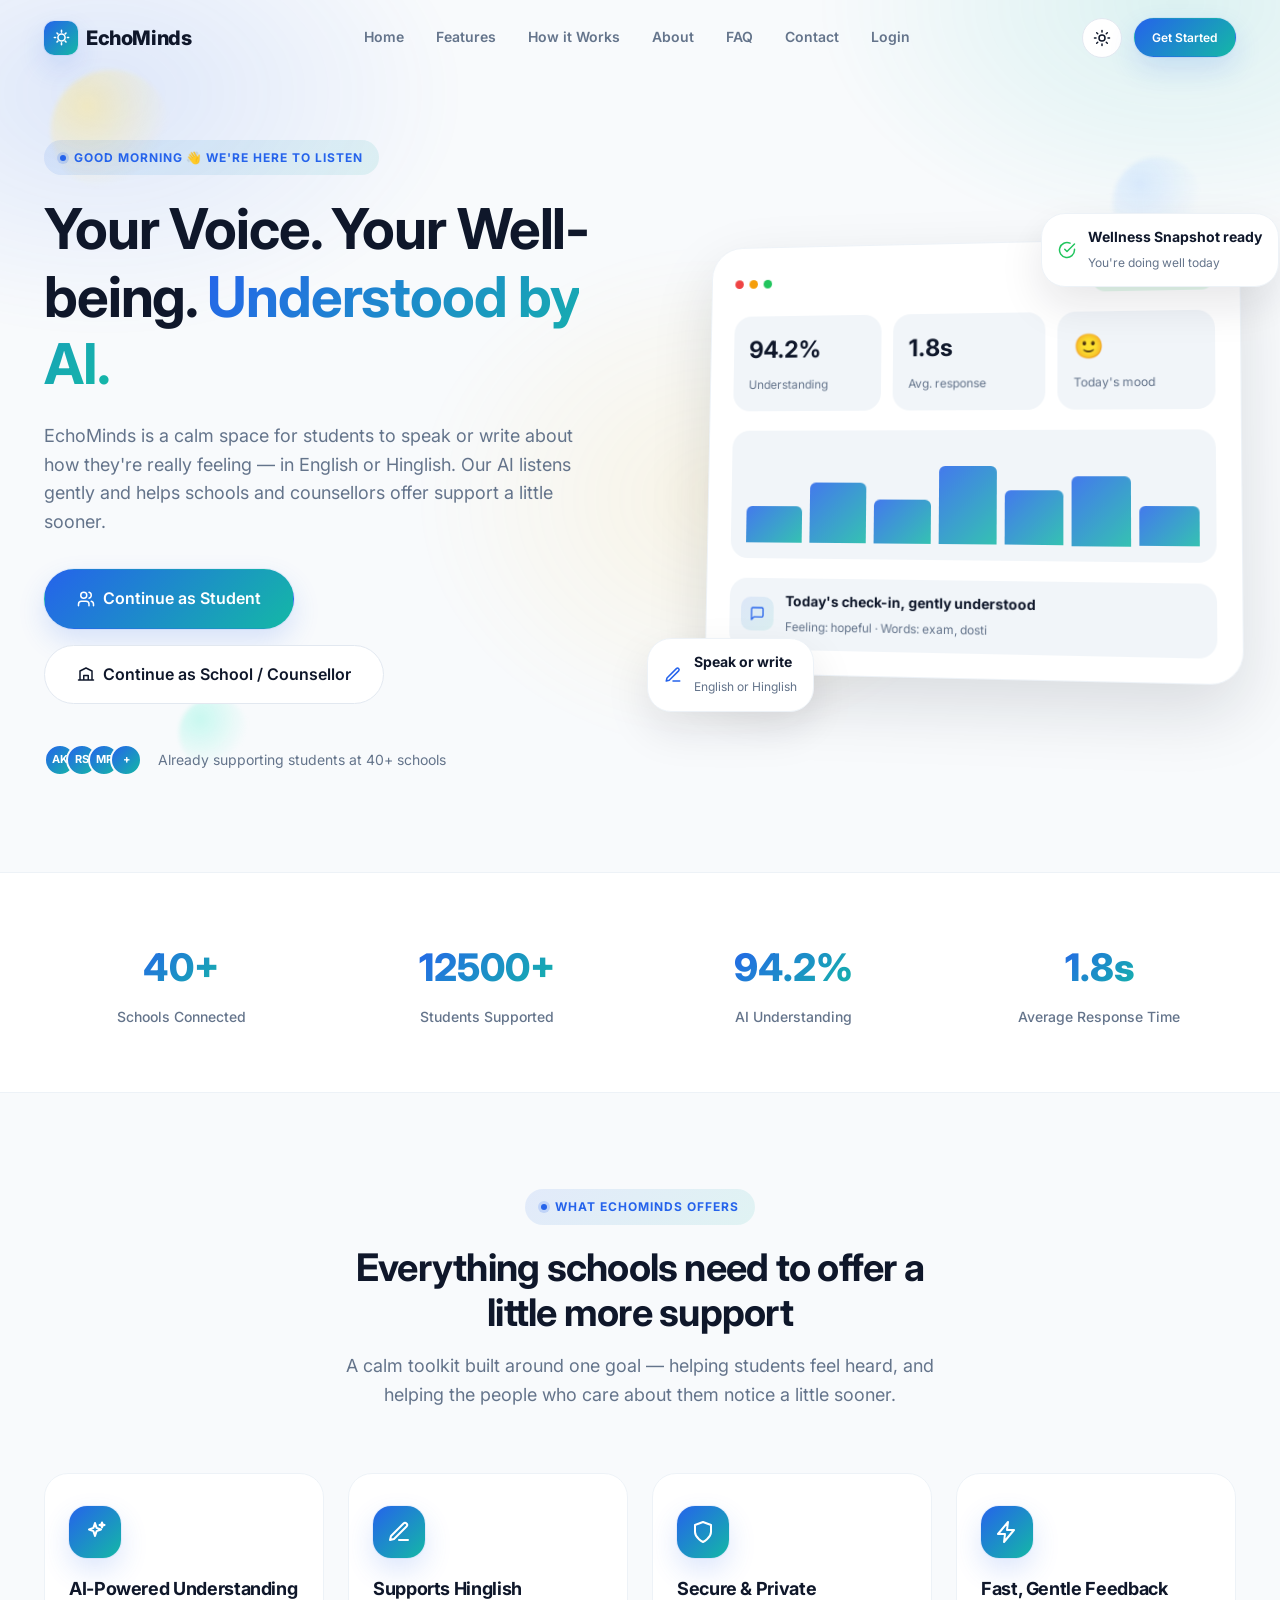
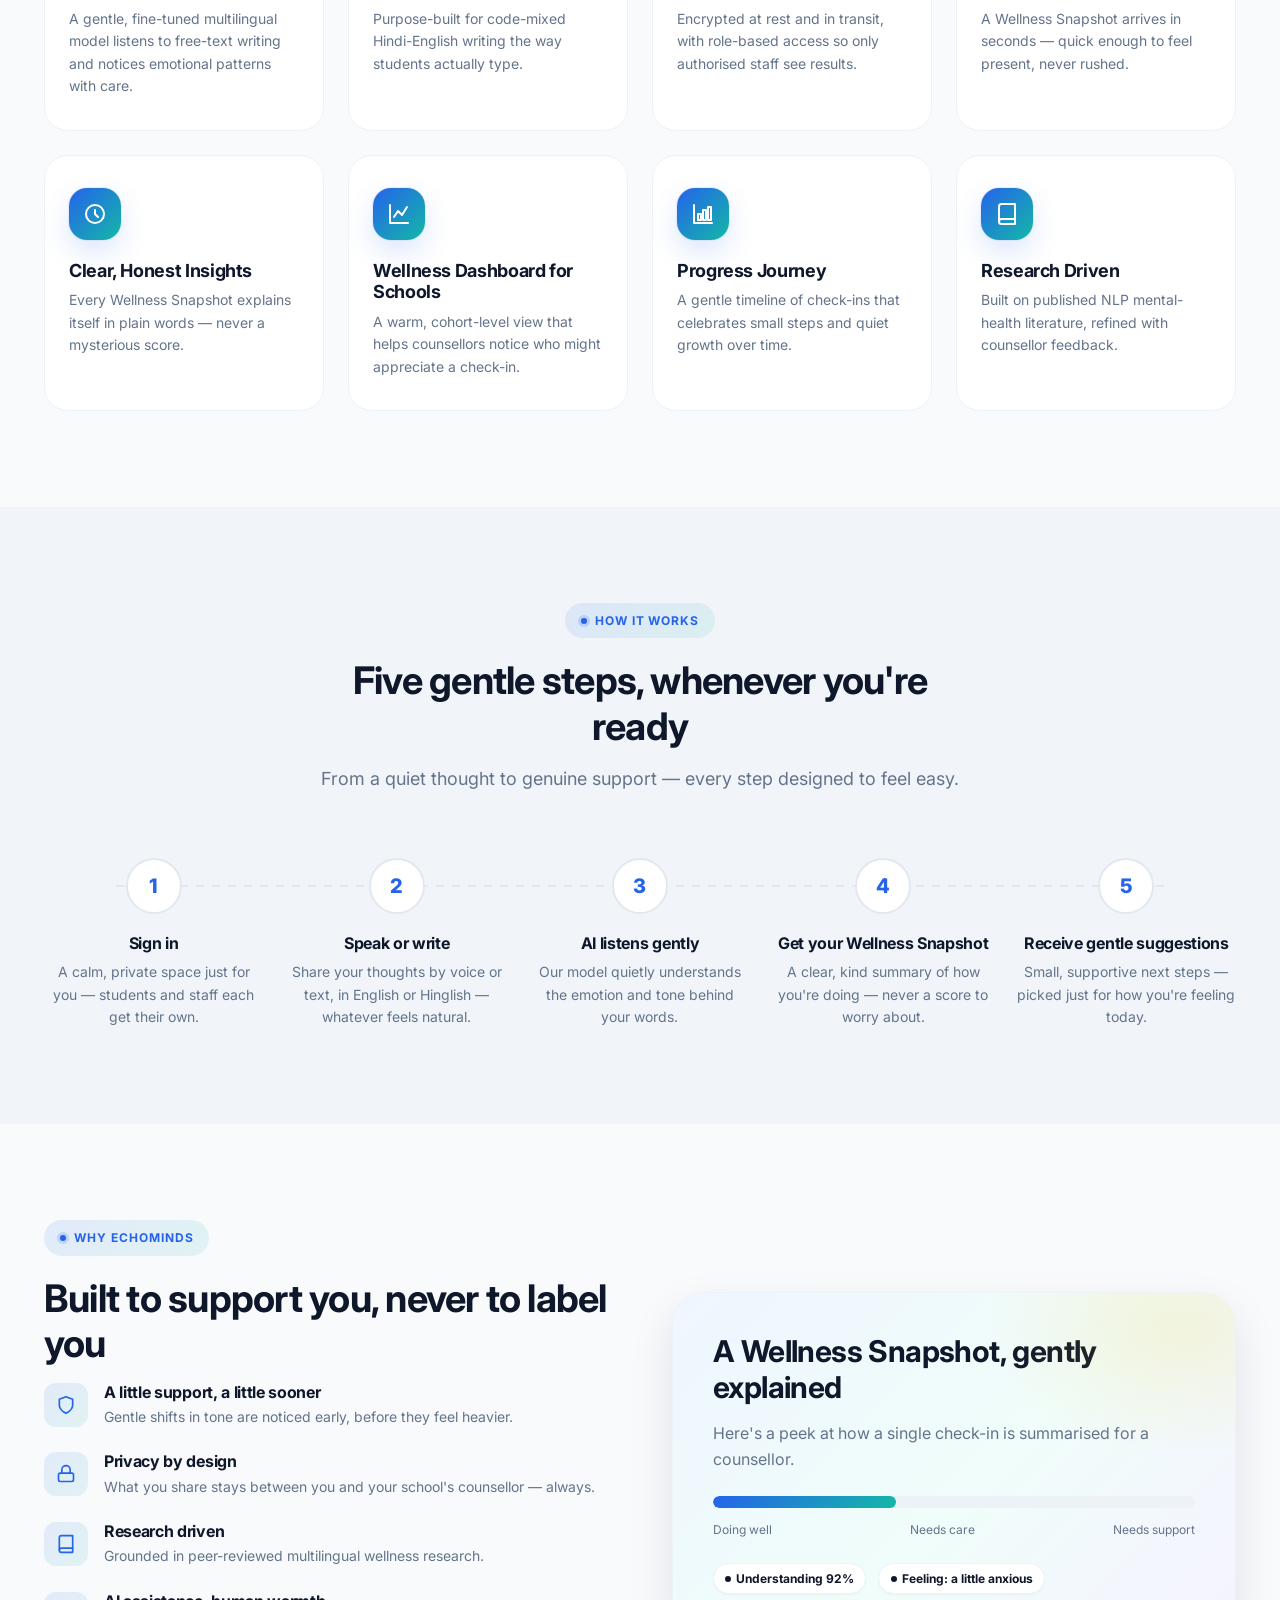
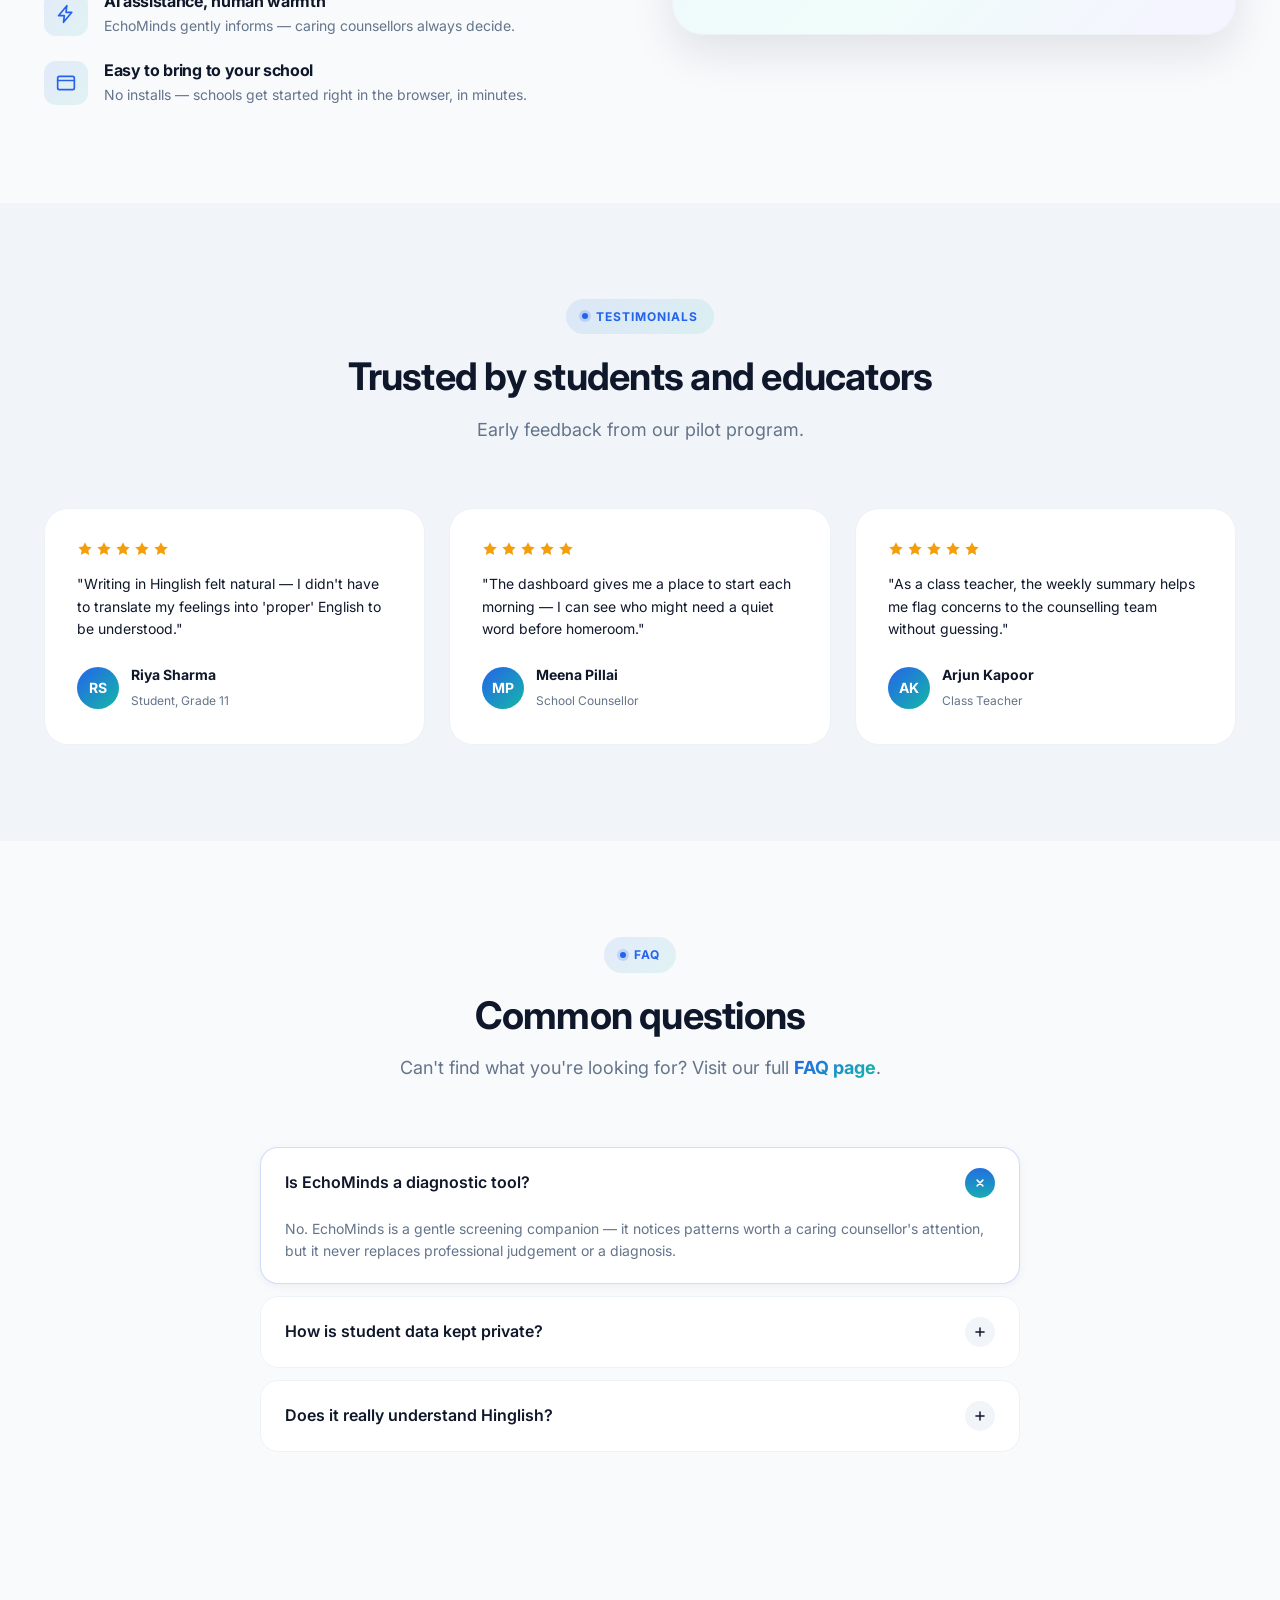
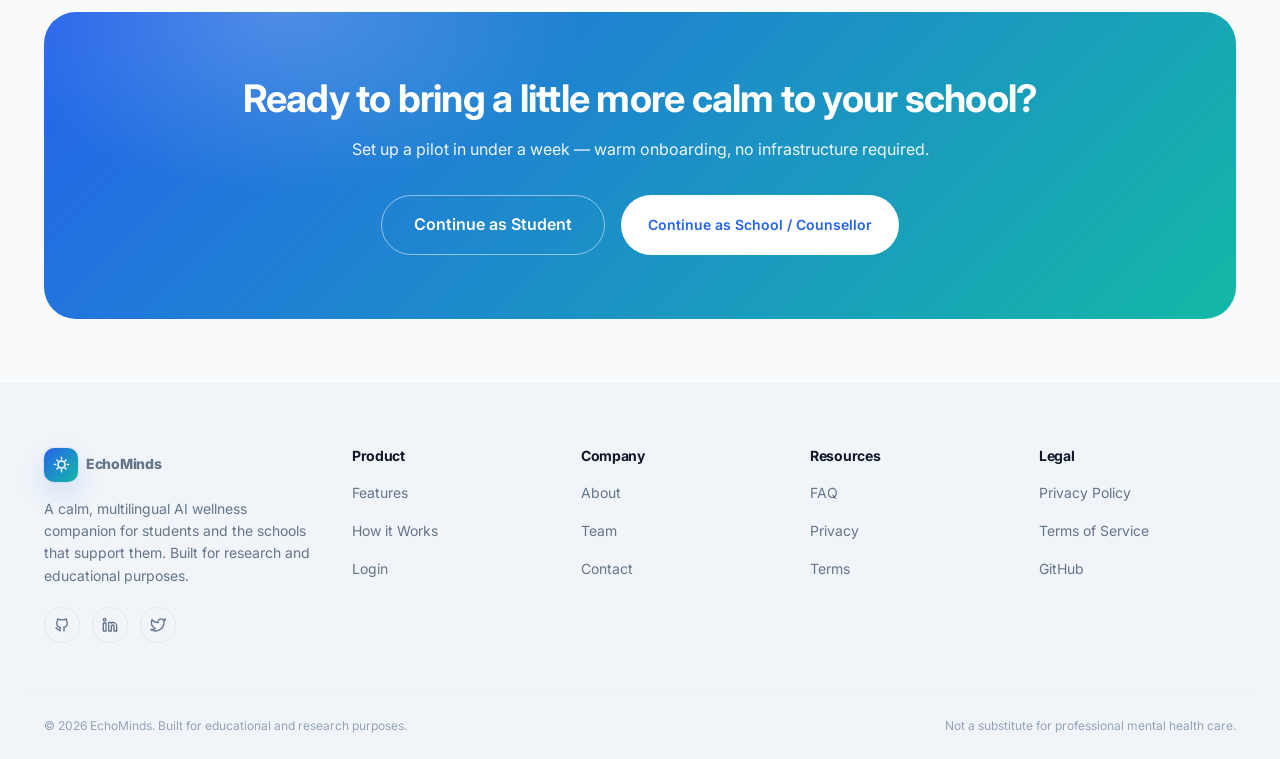
==== frontend/index.html @ 508353f8 "Add EchoMinds frontend" ====
<!DOCTYPE html>
<html lang="en">
<head>
<meta charset="UTF-8">
<meta name="viewport" content="width=device-width, initial-scale=1.0">
<title>EchoMinds — Your Voice. Your Well-being. Understood by AI.</title>
<meta name="description" content="EchoMinds is a calm, multilingual AI wellness companion for students — speak or write in English or Hinglish, and get a gentle, supportive Wellness Snapshot.">
<link rel="preconnect" href="https://fonts.googleapis.com">
<link rel="preconnect" href="https://fonts.gstatic.com" crossorigin>
<link href="https://fonts.googleapis.com/css2?family=Inter:wght@400;500;600;700;800&display=swap" rel="stylesheet">
<link rel="stylesheet" href="css/style.css">
<link rel="stylesheet" href="css/components.css">
<link rel="stylesheet" href="css/responsive.css">
</head>
<body>

<!-- ================= NAVBAR ================= -->
<header class="navbar" id="navbar">
  <div class="navbar__inner">
    <a href="index.html" class="brand">
      <span class="brand__mark">
        <svg viewBox="0 0 24 24" fill="none" stroke="#fff" stroke-width="2" stroke-linecap="round" stroke-linejoin="round"><circle cx="12" cy="12" r="4.5"/><path d="M12 3v2.2M12 18.8V21M4.5 12H3M21 12h-1.5M6.3 6.3l1.1 1.1M16.6 16.6l1.1 1.1M6.3 17.7l1.1-1.1M16.6 7.4l1.1-1.1"/></svg>
      </span>
      EchoMinds
    </a>

    <nav class="nav-links" id="navLinks">
      <a href="index.html">Home</a>
      <a href="index.html#features">Features</a>
      <a href="index.html#how-it-works">How it Works</a>
      <a href="index.html#why">About</a>
      <a href="faq.html">FAQ</a>
      <a href="contact.html">Contact</a>
      <a href="login.html">Login</a>
    </nav>

    <div class="navbar__actions">
      <button class="theme-toggle" data-theme-toggle aria-label="Toggle dark mode">
        <svg class="icon-sun" viewBox="0 0 24 24" fill="none" stroke="currentColor" stroke-width="2" stroke-linecap="round" stroke-linejoin="round"><circle cx="12" cy="12" r="4"/><path d="M12 2v2M12 20v2M4.9 4.9l1.4 1.4M17.7 17.7l1.4 1.4M2 12h2M20 12h2M4.9 19.1l1.4-1.4M17.7 6.3l1.4-1.4"/></svg>
        <svg class="icon-moon" viewBox="0 0 24 24" fill="none" stroke="currentColor" stroke-width="2" stroke-linecap="round" stroke-linejoin="round"><path d="M21 12.8A9 9 0 1 1 11.2 3a7 7 0 0 0 9.8 9.8Z"/></svg>
      </button>
      <a href="login.html" class="btn btn-primary btn-sm">
        <span class="btn-text-full">Get Started</span>
      </a>
      <button class="nav-toggle" id="navToggle" aria-label="Toggle menu" aria-expanded="false"><span></span></button>
    </div>
  </div>
</header>

<main>
  <!-- ================= HERO ================= -->
  <section class="hero">
    <div class="hero__bg" aria-hidden="true"></div>
    <div class="hero__blob hero__blob--1" aria-hidden="true"></div>
    <div class="hero__blob hero__blob--2" aria-hidden="true"></div>
    <div class="hero__blob hero__blob--3" aria-hidden="true"></div>
    <div class="container hero__grid">
      <div class="hero__content">
        <div class="eyebrow fade-in-up">Good morning 👋 We're here to listen</div>
        <h1 class="fade-in-up delay-1">Your Voice. Your Well-being. <span class="text-gradient">Understood by AI.</span></h1>
        <p class="fade-in-up delay-2">
          EchoMinds is a calm space for students to speak or write about how they're
          really feeling — in English or Hinglish. Our AI listens gently and helps
          schools and counsellors offer support a little sooner.
        </p>
        <div class="hero__actions fade-in-up delay-3">
          <a href="login.html" class="btn btn-primary btn-lg">
            <svg viewBox="0 0 24 24" fill="none" stroke="currentColor" stroke-width="2" stroke-linecap="round" stroke-linejoin="round"><path d="M16 21v-2a4 4 0 0 0-4-4H6a4 4 0 0 0-4 4v2"/><circle cx="9" cy="7" r="4"/><path d="M22 21v-2a4 4 0 0 0-3-3.87M16 3.13a4 4 0 0 1 0 7.75"/></svg>
            Continue as Student
          </a>
          <a href="login.html" class="btn btn-secondary btn-lg">
            <svg viewBox="0 0 24 24" fill="none" stroke="currentColor" stroke-width="2" stroke-linecap="round" stroke-linejoin="round"><path d="M2 20h20M4 20V8l8-4 8 4v12M9 20v-6h6v6"/></svg>
            Continue as School / Counsellor
          </a>
        </div>
        <div class="hero__meta fade-in-up delay-4">
          <div class="avatar-stack" aria-hidden="true">
            <span>AK</span><span>RS</span><span>MP</span><span>+</span>
          </div>
          <span>Already supporting students at 40+ schools</span>
        </div>
      </div>

      <div class="hero__visual fade-in-up delay-2">
        <div class="preview-card">
          <div class="preview-card__header">
            <div class="preview-card__dots"><span></span><span></span><span></span></div>
            <span class="preview-card__badge">Doing well today</span>
          </div>

          <div class="preview-mini-grid">
            <div class="preview-mini"><strong>94.2%</strong><span>Understanding</span></div>
            <div class="preview-mini"><strong>1.8s</strong><span>Avg. response</span></div>
            <div class="preview-mini"><strong>🙂</strong><span>Today's mood</span></div>
          </div>

          <div class="preview-chart" aria-hidden="true">
            <i style="height:38%"></i><i style="height:62%"></i><i style="height:45%"></i>
            <i style="height:80%"></i><i style="height:55%"></i><i style="height:70%"></i>
            <i style="height:40%"></i>
          </div>

          <div class="preview-row">
            <div class="preview-row__icon">
              <svg viewBox="0 0 24 24" fill="none" stroke="currentColor" stroke-width="2" stroke-linecap="round" stroke-linejoin="round"><path d="M21 15a2 2 0 0 1-2 2H7l-4 4V5a2 2 0 0 1 2-2h14a2 2 0 0 1 2 2z"/></svg>
            </div>
            <div>
              <strong>Today's check-in, gently understood</strong>
              <span>Feeling: hopeful · Words: exam, dosti</span>
            </div>
          </div>
        </div>

        <div class="floating-chip floating-chip--1">
          <svg viewBox="0 0 24 24" fill="none" stroke="var(--color-success)" stroke-width="2" stroke-linecap="round" stroke-linejoin="round"><path d="M22 11.08V12a10 10 0 1 1-5.93-9.14"/><path d="M22 4 12 14.01l-3-3"/></svg>
          <div><strong>Wellness Snapshot ready</strong><span>You're doing well today</span></div>
        </div>
        <div class="floating-chip floating-chip--2">
          <svg viewBox="0 0 24 24" fill="none" stroke="var(--color-primary)" stroke-width="2" stroke-linecap="round" stroke-linejoin="round"><path d="M12 20h9M16.5 3.5a2.1 2.1 0 0 1 3 3L7 19l-4 1 1-4Z"/></svg>
          <div><strong>Speak or write</strong><span>English or Hinglish</span></div>
        </div>
      </div>
    </div>
  </section>

  <!-- ================= STATS ================= -->
  <section class="stats">
    <div class="container stats__grid">
      <div class="stat" data-reveal="up">
        <div class="stat__value"><span data-count-to="40" data-suffix="+">0</span></div>
        <div class="stat__label">Schools Connected</div>
      </div>
      <div class="stat" data-reveal="up" data-reveal-delay="80">
        <div class="stat__value"><span data-count-to="12500" data-suffix="+">0</span></div>
        <div class="stat__label">Students Supported</div>
      </div>
      <div class="stat" data-reveal="up" data-reveal-delay="160">
        <div class="stat__value"><span data-count-to="94.2" data-decimals="1" data-suffix="%">0</span></div>
        <div class="stat__label">AI Understanding</div>
      </div>
      <div class="stat" data-reveal="up" data-reveal-delay="240">
        <div class="stat__value"><span data-count-to="1.8" data-decimals="1" data-suffix="s">0</span></div>
        <div class="stat__label">Average Response Time</div>
      </div>
    </div>
  </section>

  <!-- ================= FEATURES ================= -->
  <section class="section" id="features">
    <div class="container">
      <div class="section-head" data-reveal="up">
        <div class="eyebrow">What EchoMinds offers</div>
        <h2 class="section-title">Everything schools need to offer a little more support</h2>
        <p class="section-subtitle">A calm toolkit built around one goal — helping students feel heard, and helping the people who care about them notice a little sooner.</p>
      </div>

      <div class="features__grid">
        <article class="feature-card" data-reveal="up">
          <div class="feature-card__icon">
            <svg viewBox="0 0 24 24" fill="none" stroke="currentColor" stroke-width="2" stroke-linecap="round" stroke-linejoin="round"><path d="M12 3l1.6 4.9L18 9.5l-4.4 1.6L12 16l-1.6-4.9L6 9.5l4.4-1.6L12 3Z"/><path d="M19 2.5l.6 1.9 1.9.6-1.9.6-.6 1.9-.6-1.9-1.9-.6 1.9-.6.6-1.9Z"/></svg>
          </div>
          <h3>AI-Powered Understanding</h3>
          <p>A gentle, fine-tuned multilingual model listens to free-text writing and notices emotional patterns with care.</p>
        </article>

        <article class="feature-card" data-reveal="up" data-reveal-delay="60">
          <div class="feature-card__icon">
            <svg viewBox="0 0 24 24" fill="none" stroke="currentColor" stroke-width="2" stroke-linecap="round" stroke-linejoin="round"><path d="M12 20h9M16.5 3.5a2.1 2.1 0 0 1 3 3L7 19l-4 1 1-4Z"/></svg>
          </div>
          <h3>Supports Hinglish</h3>
          <p>Purpose-built for code-mixed Hindi-English writing the way students actually type.</p>
        </article>

        <article class="feature-card" data-reveal="up" data-reveal-delay="120">
          <div class="feature-card__icon">
            <svg viewBox="0 0 24 24" fill="none" stroke="currentColor" stroke-width="2" stroke-linecap="round" stroke-linejoin="round"><path d="M12 22s8-4 8-10V5l-8-3-8 3v7c0 6 8 10 8 10Z"/></svg>
          </div>
          <h3>Secure &amp; Private</h3>
          <p>Encrypted at rest and in transit, with role-based access so only authorised staff see results.</p>
        </article>

        <article class="feature-card" data-reveal="up" data-reveal-delay="180">
          <div class="feature-card__icon">
            <svg viewBox="0 0 24 24" fill="none" stroke="currentColor" stroke-width="2" stroke-linecap="round" stroke-linejoin="round"><path d="M13 2 3 14h7l-1 8 10-12h-7l1-8Z"/></svg>
          </div>
          <h3>Fast, Gentle Feedback</h3>
          <p>A Wellness Snapshot arrives in seconds — quick enough to feel present, never rushed.</p>
        </article>

        <article class="feature-card" data-reveal="up" data-reveal-delay="60">
          <div class="feature-card__icon">
            <svg viewBox="0 0 24 24" fill="none" stroke="currentColor" stroke-width="2" stroke-linecap="round" stroke-linejoin="round"><circle cx="12" cy="12" r="9"/><path d="M12 8v4l3 3"/></svg>
          </div>
          <h3>Clear, Honest Insights</h3>
          <p>Every Wellness Snapshot explains itself in plain words — never a mysterious score.</p>
        </article>

        <article class="feature-card" data-reveal="up" data-reveal-delay="120">
          <div class="feature-card__icon">
            <svg viewBox="0 0 24 24" fill="none" stroke="currentColor" stroke-width="2" stroke-linecap="round" stroke-linejoin="round"><path d="M3 3v18h18M7 15l4-6 4 4 5-8"/></svg>
          </div>
          <h3>Wellness Dashboard for Schools</h3>
          <p>A warm, cohort-level view that helps counsellors notice who might appreciate a check-in.</p>
        </article>

        <article class="feature-card" data-reveal="up" data-reveal-delay="180">
          <div class="feature-card__icon">
            <svg viewBox="0 0 24 24" fill="none" stroke="currentColor" stroke-width="2" stroke-linecap="round" stroke-linejoin="round"><path d="M3 3v18h18"/><rect x="7" y="12" width="3" height="6"/><rect x="12" y="8" width="3" height="10"/><rect x="17" y="5" width="3" height="13"/></svg>
          </div>
          <h3>Progress Journey</h3>
          <p>A gentle timeline of check-ins that celebrates small steps and quiet growth over time.</p>
        </article>

        <article class="feature-card" data-reveal="up" data-reveal-delay="240">
          <div class="feature-card__icon">
            <svg viewBox="0 0 24 24" fill="none" stroke="currentColor" stroke-width="2" stroke-linecap="round" stroke-linejoin="round"><path d="M4 19.5A2.5 2.5 0 0 1 6.5 17H20"/><path d="M6.5 2H20v20H6.5A2.5 2.5 0 0 1 4 19.5v-15A2.5 2.5 0 0 1 6.5 2Z"/></svg>
          </div>
          <h3>Research Driven</h3>
          <p>Built on published NLP mental-health literature, refined with counsellor feedback.</p>
        </article>
      </div>
    </div>
  </section>

  <!-- ================= HOW IT WORKS ================= -->
  <section class="section" id="how-it-works" style="background:var(--color-bg-alt)">
    <div class="container">
      <div class="section-head" data-reveal="up">
        <div class="eyebrow">How it works</div>
        <h2 class="section-title">Five gentle steps, whenever you're ready</h2>
        <p class="section-subtitle">From a quiet thought to genuine support — every step designed to feel easy.</p>
      </div>

      <div class="timeline">
        <div class="timeline-step" data-reveal="up">
          <div class="timeline-step__num">1</div>
          <h4>Sign in</h4>
          <p>A calm, private space just for you — students and staff each get their own.</p>
        </div>
        <div class="timeline-step" data-reveal="up" data-reveal-delay="80">
          <div class="timeline-step__num">2</div>
          <h4>Speak or write</h4>
          <p>Share your thoughts by voice or text, in English or Hinglish — whatever feels natural.</p>
        </div>
        <div class="timeline-step" data-reveal="up" data-reveal-delay="160">
          <div class="timeline-step__num">3</div>
          <h4>AI listens gently</h4>
          <p>Our model quietly understands the emotion and tone behind your words.</p>
        </div>
        <div class="timeline-step" data-reveal="up" data-reveal-delay="240">
          <div class="timeline-step__num">4</div>
          <h4>Get your Wellness Snapshot</h4>
          <p>A clear, kind summary of how you're doing — never a score to worry about.</p>
        </div>
        <div class="timeline-step" data-reveal="up" data-reveal-delay="320">
          <div class="timeline-step__num">5</div>
          <h4>Receive gentle suggestions</h4>
          <p>Small, supportive next steps — picked just for how you're feeling today.</p>
        </div>
      </div>
    </div>
  </section>

  <!-- ================= WHY ECHOMINDS ================= -->
  <section class="section" id="why">
    <div class="container why__grid">
      <div data-reveal="left">
        <div class="eyebrow">Why EchoMinds</div>
        <h2 class="section-title">Built to support you, never to label you</h2>
        <div class="why-list">
          <div class="why-item">
            <div class="why-item__icon">
              <svg viewBox="0 0 24 24" fill="none" stroke="currentColor" stroke-width="2" stroke-linecap="round" stroke-linejoin="round"><path d="M12 22s8-4 8-10V5l-8-3-8 3v7c0 6 8 10 8 10Z"/></svg>
            </div>
            <div><h4>A little support, a little sooner</h4><p>Gentle shifts in tone are noticed early, before they feel heavier.</p></div>
          </div>
          <div class="why-item">
            <div class="why-item__icon">
              <svg viewBox="0 0 24 24" fill="none" stroke="currentColor" stroke-width="2" stroke-linecap="round" stroke-linejoin="round"><rect x="3" y="11" width="18" height="10" rx="2"/><path d="M7 11V7a5 5 0 0 1 10 0v4"/></svg>
            </div>
            <div><h4>Privacy by design</h4><p>What you share stays between you and your school's counsellor — always.</p></div>
          </div>
          <div class="why-item">
            <div class="why-item__icon">
              <svg viewBox="0 0 24 24" fill="none" stroke="currentColor" stroke-width="2" stroke-linecap="round" stroke-linejoin="round"><path d="M4 19.5A2.5 2.5 0 0 1 6.5 17H20"/><path d="M6.5 2H20v20H6.5A2.5 2.5 0 0 1 4 19.5v-15A2.5 2.5 0 0 1 6.5 2Z"/></svg>
            </div>
            <div><h4>Research driven</h4><p>Grounded in peer-reviewed multilingual wellness research.</p></div>
          </div>
          <div class="why-item">
            <div class="why-item__icon">
              <svg viewBox="0 0 24 24" fill="none" stroke="currentColor" stroke-width="2" stroke-linecap="round" stroke-linejoin="round"><path d="M13 2 3 14h7l-1 8 10-12h-7l1-8Z"/></svg>
            </div>
            <div><h4>AI assistance, human warmth</h4><p>EchoMinds gently informs — caring counsellors always decide.</p></div>
          </div>
          <div class="why-item">
            <div class="why-item__icon">
              <svg viewBox="0 0 24 24" fill="none" stroke="currentColor" stroke-width="2" stroke-linecap="round" stroke-linejoin="round"><rect x="2" y="4" width="20" height="16" rx="2"/><path d="M2 9h20"/></svg>
            </div>
            <div><h4>Easy to bring to your school</h4><p>No installs — schools get started right in the browser, in minutes.</p></div>
          </div>
        </div>
      </div>

      <div class="why__panel" data-reveal="right">
        <h3>A Wellness Snapshot, gently explained</h3>
        <p>Here's a peek at how a single check-in is summarised for a counsellor.</p>
        <div class="risk-meter">
          <div class="risk-meter__track"><div class="risk-meter__fill" style="--fill:38%"></div></div>
          <div class="risk-meter__labels"><span>Doing well</span><span>Needs care</span><span>Needs support</span></div>
        </div>
        <div class="flex gap-3 mt-6" style="position:relative;flex-wrap:wrap">
          <span class="badge badge-primary">Understanding 92%</span>
          <span class="badge badge-highlight">Feeling: a little anxious</span>
        </div>
      </div>
    </div>
  </section>

  <!-- ================= TESTIMONIALS ================= -->
  <section class="section" style="background:var(--color-bg-alt)">
    <div class="container">
      <div class="section-head" data-reveal="up">
        <div class="eyebrow">Testimonials</div>
        <h2 class="section-title">Trusted by students and educators</h2>
        <p class="section-subtitle">Early feedback from our pilot program.</p>
      </div>

      <div class="testimonials__grid">
        <article class="testimonial-card" data-reveal="up">
          <div class="testimonial-card__stars">
            <svg viewBox="0 0 24 24" fill="currentColor"><path d="M12 2l3.1 6.3 6.9 1-5 4.9 1.2 6.8L12 17.8 5.8 21l1.2-6.8-5-4.9 6.9-1z"/></svg>
            <svg viewBox="0 0 24 24" fill="currentColor"><path d="M12 2l3.1 6.3 6.9 1-5 4.9 1.2 6.8L12 17.8 5.8 21l1.2-6.8-5-4.9 6.9-1z"/></svg>
            <svg viewBox="0 0 24 24" fill="currentColor"><path d="M12 2l3.1 6.3 6.9 1-5 4.9 1.2 6.8L12 17.8 5.8 21l1.2-6.8-5-4.9 6.9-1z"/></svg>
            <svg viewBox="0 0 24 24" fill="currentColor"><path d="M12 2l3.1 6.3 6.9 1-5 4.9 1.2 6.8L12 17.8 5.8 21l1.2-6.8-5-4.9 6.9-1z"/></svg>
            <svg viewBox="0 0 24 24" fill="currentColor"><path d="M12 2l3.1 6.3 6.9 1-5 4.9 1.2 6.8L12 17.8 5.8 21l1.2-6.8-5-4.9 6.9-1z"/></svg>
          </div>
          <p>"Writing in Hinglish felt natural — I didn't have to translate my feelings into 'proper' English to be understood."</p>
          <div class="testimonial-card__person">
            <div class="testimonial-card__avatar">RS</div>
            <div><strong>Riya Sharma</strong><span>Student, Grade 11</span></div>
          </div>
        </article>

        <article class="testimonial-card" data-reveal="up" data-reveal-delay="100">
          <div class="testimonial-card__stars">
            <svg viewBox="0 0 24 24" fill="currentColor"><path d="M12 2l3.1 6.3 6.9 1-5 4.9 1.2 6.8L12 17.8 5.8 21l1.2-6.8-5-4.9 6.9-1z"/></svg>
            <svg viewBox="0 0 24 24" fill="currentColor"><path d="M12 2l3.1 6.3 6.9 1-5 4.9 1.2 6.8L12 17.8 5.8 21l1.2-6.8-5-4.9 6.9-1z"/></svg>
            <svg viewBox="0 0 24 24" fill="currentColor"><path d="M12 2l3.1 6.3 6.9 1-5 4.9 1.2 6.8L12 17.8 5.8 21l1.2-6.8-5-4.9 6.9-1z"/></svg>
            <svg viewBox="0 0 24 24" fill="currentColor"><path d="M12 2l3.1 6.3 6.9 1-5 4.9 1.2 6.8L12 17.8 5.8 21l1.2-6.8-5-4.9 6.9-1z"/></svg>
            <svg viewBox="0 0 24 24" fill="currentColor"><path d="M12 2l3.1 6.3 6.9 1-5 4.9 1.2 6.8L12 17.8 5.8 21l1.2-6.8-5-4.9 6.9-1z"/></svg>
          </div>
          <p>"The dashboard gives me a place to start each morning — I can see who might need a quiet word before homeroom."</p>
          <div class="testimonial-card__person">
            <div class="testimonial-card__avatar">MP</div>
            <div><strong>Meena Pillai</strong><span>School Counsellor</span></div>
          </div>
        </article>

        <article class="testimonial-card" data-reveal="up" data-reveal-delay="200">
          <div class="testimonial-card__stars">
            <svg viewBox="0 0 24 24" fill="currentColor"><path d="M12 2l3.1 6.3 6.9 1-5 4.9 1.2 6.8L12 17.8 5.8 21l1.2-6.8-5-4.9 6.9-1z"/></svg>
            <svg viewBox="0 0 24 24" fill="currentColor"><path d="M12 2l3.1 6.3 6.9 1-5 4.9 1.2 6.8L12 17.8 5.8 21l1.2-6.8-5-4.9 6.9-1z"/></svg>
            <svg viewBox="0 0 24 24" fill="currentColor"><path d="M12 2l3.1 6.3 6.9 1-5 4.9 1.2 6.8L12 17.8 5.8 21l1.2-6.8-5-4.9 6.9-1z"/></svg>
            <svg viewBox="0 0 24 24" fill="currentColor"><path d="M12 2l3.1 6.3 6.9 1-5 4.9 1.2 6.8L12 17.8 5.8 21l1.2-6.8-5-4.9 6.9-1z"/></svg>
            <svg viewBox="0 0 24 24" fill="currentColor"><path d="M12 2l3.1 6.3 6.9 1-5 4.9 1.2 6.8L12 17.8 5.8 21l1.2-6.8-5-4.9 6.9-1z"/></svg>
          </div>
          <p>"As a class teacher, the weekly summary helps me flag concerns to the counselling team without guessing."</p>
          <div class="testimonial-card__person">
            <div class="testimonial-card__avatar">AK</div>
            <div><strong>Arjun Kapoor</strong><span>Class Teacher</span></div>
          </div>
        </article>
      </div>
    </div>
  </section>

  <!-- ================= FAQ PREVIEW ================= -->
  <section class="section">
    <div class="container">
      <div class="section-head" data-reveal="up">
        <div class="eyebrow">FAQ</div>
        <h2 class="section-title">Common questions</h2>
        <p class="section-subtitle">Can't find what you're looking for? Visit our full <a href="faq.html" class="text-gradient" style="font-weight:700">FAQ page</a>.</p>
      </div>

      <div class="accordion" data-single-open data-reveal="up">
        <div class="accordion-item is-open">
          <button class="accordion-trigger">
            Is EchoMinds a diagnostic tool?
            <span class="accordion-trigger__icon"><svg viewBox="0 0 24 24" fill="none" stroke="currentColor" stroke-width="2.5" stroke-linecap="round"><path d="M12 5v14M5 12h14"/></svg></span>
          </button>
          <div class="accordion-panel"><div class="accordion-panel__inner">
            <p>No. EchoMinds is a gentle screening companion — it notices patterns worth a caring counsellor's attention, but it never replaces professional judgement or a diagnosis.</p>
          </div></div>
        </div>
        <div class="accordion-item">
          <button class="accordion-trigger">
            How is student data kept private?
            <span class="accordion-trigger__icon"><svg viewBox="0 0 24 24" fill="none" stroke="currentColor" stroke-width="2.5" stroke-linecap="round"><path d="M12 5v14M5 12h14"/></svg></span>
          </button>
          <div class="accordion-panel"><div class="accordion-panel__inner">
            <p>All submissions are encrypted in transit and at rest. Access is role-based, so only authorised school staff can view individual results.</p>
          </div></div>
        </div>
        <div class="accordion-item">
          <button class="accordion-trigger">
            Does it really understand Hinglish?
            <span class="accordion-trigger__icon"><svg viewBox="0 0 24 24" fill="none" stroke="currentColor" stroke-width="2.5" stroke-linecap="round"><path d="M12 5v14M5 12h14"/></svg></span>
          </button>
          <div class="accordion-panel"><div class="accordion-panel__inner">
            <p>Yes — the underlying transformer was fine-tuned specifically on code-mixed Hindi-English text collected from student writing samples.</p>
          </div></div>
        </div>
      </div>
    </div>
  </section>

  <!-- ================= CTA BAND ================= -->
  <section class="container section-tight">
    <div class="cta-band" data-reveal="scale">
      <h2>Ready to bring a little more calm to your school?</h2>
      <p>Set up a pilot in under a week — warm onboarding, no infrastructure required.</p>
      <div class="btn-group">
        <a href="login.html" class="btn btn-outline-white btn-lg">Continue as Student</a>
        <a href="login.html" class="btn" style="background:#fff;color:var(--color-primary)">Continue as School / Counsellor</a>
      </div>
    </div>
  </section>
</main>

<!-- ================= FOOTER ================= -->
<footer class="footer">
  <div class="container footer__grid">
    <div class="footer__brand">
      <a href="index.html" class="brand">
        <span class="brand__mark">
          <svg viewBox="0 0 24 24" fill="none" stroke="#fff" stroke-width="2" stroke-linecap="round" stroke-linejoin="round"><circle cx="12" cy="12" r="4.5"/><path d="M12 3v2.2M12 18.8V21M4.5 12H3M21 12h-1.5M6.3 6.3l1.1 1.1M16.6 16.6l1.1 1.1M6.3 17.7l1.1-1.1M16.6 7.4l1.1-1.1"/></svg>
        </span>
        EchoMinds
      </a>
      <p>A calm, multilingual AI wellness companion for students and the schools that support them. Built for research and educational purposes.</p>
      <div class="footer__social">
        <a href="#" aria-label="GitHub"><svg viewBox="0 0 24 24" fill="none" stroke="currentColor" stroke-width="2" stroke-linecap="round" stroke-linejoin="round"><path d="M9 19c-4.3 1.4-4.3-2.5-6-3m12 5v-3.5c0-1 .1-1.4-.5-2 2.8-.3 5.5-1.4 5.5-6a4.6 4.6 0 0 0-1.3-3.2 4.2 4.2 0 0 0-.1-3.2s-1.1-.3-3.5 1.3a12.3 12.3 0 0 0-6.2 0C6.5 2.8 5.4 3.1 5.4 3.1a4.2 4.2 0 0 0-.1 3.2A4.6 4.6 0 0 0 4 9.5c0 4.6 2.7 5.7 5.5 6-.6.6-.6 1.2-.5 2V21"/></svg></a>
        <a href="#" aria-label="LinkedIn"><svg viewBox="0 0 24 24" fill="none" stroke="currentColor" stroke-width="2" stroke-linecap="round" stroke-linejoin="round"><path d="M16 8a6 6 0 0 1 6 6v7h-4v-7a2 2 0 0 0-4 0v7h-4V8h4v1.5A6 6 0 0 1 16 8Z"/><rect x="2" y="9" width="4" height="12"/><circle cx="4" cy="4" r="2"/></svg></a>
        <a href="#" aria-label="Twitter"><svg viewBox="0 0 24 24" fill="none" stroke="currentColor" stroke-width="2" stroke-linecap="round" stroke-linejoin="round"><path d="M23 3a10.9 10.9 0 0 1-3.1 1.5 4.5 4.5 0 0 0-7.9 3v1A10.7 10.7 0 0 1 3 4s-4 9 5 13a11.7 11.7 0 0 1-7 2c9 5 20 0 20-11.5 0-.3 0-.6-.1-.9A7.7 7.7 0 0 0 23 3Z"/></svg></a>
      </div>
    </div>

    <div>
      <h5>Product</h5>
      <ul>
        <li><a href="index.html#features">Features</a></li>
        <li><a href="index.html#how-it-works">How it Works</a></li>
        <li><a href="login.html">Login</a></li>
      </ul>
    </div>
    <div>
      <h5>Company</h5>
      <ul>
        <li><a href="index.html#why">About</a></li>
        <li><a href="contact.html">Team</a></li>
        <li><a href="contact.html">Contact</a></li>
      </ul>
    </div>
    <div>
      <h5>Resources</h5>
      <ul>
        <li><a href="faq.html">FAQ</a></li>
        <li><a href="#">Privacy</a></li>
        <li><a href="#">Terms</a></li>
      </ul>
    </div>
    <div>
      <h5>Legal</h5>
      <ul>
        <li><a href="#">Privacy Policy</a></li>
        <li><a href="#">Terms of Service</a></li>
        <li><a href="#">GitHub</a></li>
      </ul>
    </div>
  </div>
  <div class="container footer__bottom">
    <span>© <span data-current-year>2026</span> EchoMinds. Built for educational and research purposes.</span>
    <span>Not a substitute for professional mental health care.</span>
  </div>
</footer>

<script src="js/animations.js"></script>
<script src="js/app.js"></script>
</body>
</html>
---- frontend/css/style.css ----
/* ==========================================================================
   EchoMinds — Core Stylesheet
   Design tokens, reset, typography, layout primitives, marketing sections.
   ========================================================================== */

/* ---------- Design Tokens ---------- */
:root {
  /* Brand — sunrise palette: trust (blue), calm (teal), gentle awareness (lavender), hope (amber) */
  --color-primary: #2563eb;
  --color-primary-dark: #1d4ed8;
  --color-secondary: #14b8a6;
  --color-accent: #8b5cf6;
  --color-highlight: #fbbf24;
  --color-success: #22c55e;
  --color-warning: #f59e0b;
  --color-danger: #ef4444;

  --gradient-brand: linear-gradient(135deg, var(--color-primary) 0%, var(--color-secondary) 100%);
  --gradient-brand-soft: linear-gradient(135deg, rgba(37, 99, 235, 0.1) 0%, rgba(20, 184, 166, 0.1) 100%);
  --gradient-text: linear-gradient(135deg, #2563eb 0%, #14b8a6 100%);
  --gradient-sunrise: linear-gradient(135deg, #fde68a 0%, #fbbf24 100%);
  --gradient-panel: linear-gradient(135deg, #eff6ff 0%, #f0fdfa 55%, #f5f3ff 100%);
  --gradient-lavender-soft: linear-gradient(135deg, rgba(139, 92, 246, 0.1) 0%, rgba(37, 99, 235, 0.08) 100%);

  /* Surfaces */
  --color-bg: #f8fafc;
  --color-bg-alt: #f1f5f9;
  --color-surface: #ffffff;
  --color-surface-glass: rgba(255, 255, 255, 0.72);
  --color-border: #e2e8f0;
  --color-border-soft: #edf2f7;

  /* Text */
  --color-text: #0f172a;
  --color-text-secondary: #64748b;
  --color-text-muted: #94a3b8;
  --color-on-brand: #ffffff;

  /* Elevation — soft & diffused, never harsh */
  --shadow-xs: 0 1px 2px rgba(15, 23, 42, 0.04);
  --shadow-sm: 0 2px 10px rgba(15, 23, 42, 0.05);
  --shadow-md: 0 10px 28px rgba(15, 23, 42, 0.07);
  --shadow-lg: 0 18px 44px rgba(15, 23, 42, 0.1);
  --shadow-xl: 0 26px 64px rgba(15, 23, 42, 0.13);
  --shadow-glow: 0 0 0 1px rgba(37, 99, 235, 0.08), 0 12px 28px rgba(37, 99, 235, 0.16);

  /* Radius — rounded, friendly, breathing */
  --radius-sm: 12px;
  --radius-md: 18px;
  --radius-lg: 24px;
  --radius-xl: 32px;
  --radius-pill: 999px;

  /* Spacing scale */
  --space-1: 4px;
  --space-2: 8px;
  --space-3: 12px;
  --space-4: 16px;
  --space-5: 20px;
  --space-6: 24px;
  --space-8: 32px;
  --space-10: 40px;
  --space-12: 48px;
  --space-16: 64px;
  --space-20: 80px;
  --space-24: 96px;

  /* Type */
  --font-sans: 'Inter', -apple-system, BlinkMacSystemFont, 'Segoe UI', sans-serif;
  --fs-xs: 0.75rem;
  --fs-sm: 0.875rem;
  --fs-base: 1rem;
  --fs-md: 1.125rem;
  --fs-lg: 1.25rem;
  --fs-xl: 1.5rem;
  --fs-2xl: 1.875rem;
  --fs-3xl: 2.375rem;
  --fs-4xl: 3rem;
  --fs-5xl: 3.75rem;

  /* Motion */
  --ease-out: cubic-bezier(0.16, 1, 0.3, 1);
  --ease-spring: cubic-bezier(0.34, 1.32, 0.64, 1);
  --dur-fast: 150ms;
  --dur-base: 280ms;
  --dur-slow: 500ms;

  --container-max: 1240px;
  --header-h: 76px;
  color-scheme: light;
}

/* ---------- Dark Mode — calm night sky, not cyber-dark ---------- */
:root[data-theme='dark'] {
  color-scheme: dark;
  --color-bg: #0b1220;
  --color-bg-alt: #111c31;
  --color-surface: #16213a;
  --color-surface-glass: rgba(22, 33, 58, 0.72);
  --color-border: #223252;
  --color-border-soft: #1b2740;

  --color-text: #f1f5f9;
  --color-text-secondary: #94a3b8;
  --color-text-muted: #64748b;

  --shadow-xs: 0 1px 2px rgba(0, 0, 0, 0.3);
  --shadow-sm: 0 2px 10px rgba(0, 0, 0, 0.32);
  --shadow-md: 0 10px 28px rgba(0, 0, 0, 0.4);
  --shadow-lg: 0 20px 48px rgba(0, 0, 0, 0.45);
  --shadow-xl: 0 28px 72px rgba(0, 0, 0, 0.5);
  --shadow-glow: 0 0 0 1px rgba(37, 99, 235, 0.2), 0 16px 36px rgba(20, 184, 166, 0.22);
}

@media (prefers-color-scheme: dark) {
  :root:not([data-theme='light']) {
    color-scheme: dark;
    --color-bg: #0b1220;
    --color-bg-alt: #111c31;
    --color-surface: #16213a;
    --color-surface-glass: rgba(22, 33, 58, 0.72);
    --color-border: #223252;
    --color-border-soft: #1b2740;
    --color-text: #f1f5f9;
    --color-text-secondary: #94a3b8;
    --color-text-muted: #64748b;
    --shadow-xs: 0 1px 2px rgba(0, 0, 0, 0.3);
    --shadow-sm: 0 2px 10px rgba(0, 0, 0, 0.32);
    --shadow-md: 0 10px 28px rgba(0, 0, 0, 0.4);
    --shadow-lg: 0 20px 48px rgba(0, 0, 0, 0.45);
    --shadow-xl: 0 28px 72px rgba(0, 0, 0, 0.5);
    --shadow-glow: 0 0 0 1px rgba(37, 99, 235, 0.2), 0 16px 36px rgba(20, 184, 166, 0.22);
  }
}

/* ---------- Reset ---------- */
*, *::before, *::after { box-sizing: border-box; }
* { margin: 0; }
html { scroll-behavior: smooth; -webkit-text-size-adjust: 100%; overflow-x: hidden; }

@media (prefers-reduced-motion: reduce) {
  html { scroll-behavior: auto; }
  *, *::before, *::after {
    animation-duration: 0.01ms !important;
    animation-iteration-count: 1 !important;
    transition-duration: 0.01ms !important;
    scroll-behavior: auto !important;
  }
}

body {
  font-family: var(--font-sans);
  background: var(--color-bg);
  color: var(--color-text);
  font-size: var(--fs-base);
  line-height: 1.6;
  min-height: 100svh;
  overflow-x: hidden;
  -webkit-font-smoothing: antialiased;
  transition: background-color var(--dur-base) var(--ease-out), color var(--dur-base) var(--ease-out);
}

img, picture, svg, video { display: block; max-width: 100%; }
button, input, textarea, select { font: inherit; color: inherit; }
a { color: inherit; text-decoration: none; }
ul, ol { list-style: none; padding: 0; }

h1, h2, h3, h4, h5, h6 {
  line-height: 1.2;
  font-weight: 700;
  letter-spacing: -0.02em;
}

::selection { background: var(--color-primary); color: #fff; }

/* Focus visibility for accessibility */
:focus-visible {
  outline: 2px solid var(--color-primary);
  outline-offset: 3px;
  border-radius: 4px;
}

/* ---------- Scrollbar (light touch) ---------- */
::-webkit-scrollbar { width: 10px; height: 10px; }
::-webkit-scrollbar-track { background: transparent; }
::-webkit-scrollbar-thumb { background: var(--color-border); border-radius: var(--radius-pill); border: 2px solid var(--color-bg); }
::-webkit-scrollbar-thumb:hover { background: var(--color-text-muted); }

/* ---------- Layout Primitives ---------- */
.container {
  width: 100%;
  max-width: var(--container-max);
  margin-inline: auto;
  padding-inline: var(--space-6);
}

.section { padding-block: var(--space-24); }
.section-tight { padding-block: var(--space-16); }

.section-head {
  max-width: 640px;
  margin-inline: auto;
  text-align: center;
  margin-bottom: var(--space-16);
}

.eyebrow {
  display: inline-flex;
  align-items: center;
  gap: var(--space-2);
  font-size: var(--fs-xs);
  font-weight: 700;
  letter-spacing: 0.08em;
  text-transform: uppercase;
  color: var(--color-primary);
  background: var(--gradient-brand-soft);
  padding: var(--space-2) var(--space-4);
  border-radius: var(--radius-pill);
  margin-bottom: var(--space-5);
}
.eyebrow::before {
  content: '';
  width: 6px; height: 6px;
  border-radius: 50%;
  background: var(--color-primary);
  box-shadow: 0 0 0 3px rgba(37, 99, 235, 0.18);
}

.section-title {
  font-size: clamp(1.75rem, 3vw, var(--fs-3xl));
  margin-bottom: var(--space-4);
}

.section-subtitle {
  color: var(--color-text-secondary);
  font-size: var(--fs-md);
}

.text-gradient {
  background: var(--gradient-text);
  -webkit-background-clip: text;
  background-clip: text;
  color: transparent;
}

/* ==========================================================================
   Navbar
   ========================================================================== */
.navbar {
  position: fixed;
  top: 0; left: 0; right: 0;
  z-index: 1000;
  height: var(--header-h);
  display: flex;
  align-items: center;
  background: transparent;
  transition: background-color var(--dur-base) var(--ease-out), box-shadow var(--dur-base) var(--ease-out), border-color var(--dur-base) var(--ease-out), height var(--dur-base) var(--ease-out);
  border-bottom: 1px solid transparent;
}

.navbar.is-scrolled {
  height: 68px;
  background: var(--color-surface-glass);
  backdrop-filter: blur(16px) saturate(160%);
  -webkit-backdrop-filter: blur(16px) saturate(160%);
  border-bottom: 1px solid var(--color-border-soft);
  box-shadow: var(--shadow-sm);
}

.navbar__inner {
  width: 100%;
  max-width: var(--container-max);
  margin-inline: auto;
  padding-inline: var(--space-6);
  display: flex;
  align-items: center;
  justify-content: space-between;
  gap: var(--space-6);
}

.brand {
  display: inline-flex;
  align-items: center;
  gap: var(--space-2);
  font-weight: 800;
  font-size: var(--fs-lg);
  letter-spacing: -0.02em;
}

.brand__mark {
  width: 34px; height: 34px;
  border-radius: 10px;
  display: grid;
  place-items: center;
  background: var(--gradient-brand);
  box-shadow: var(--shadow-glow);
  flex-shrink: 0;
}
.brand__mark svg { width: 19px; height: 19px; }

.nav-links {
  display: flex;
  align-items: center;
  gap: var(--space-8);
}

.nav-links a {
  position: relative;
  font-size: var(--fs-sm);
  font-weight: 600;
  color: var(--color-text-secondary);
  padding-block: var(--space-2);
  transition: color var(--dur-fast) var(--ease-out);
}
.nav-links a:hover { color: var(--color-text); }
.nav-links a::after {
  content: '';
  position: absolute;
  left: 0; right: 0; bottom: -2px;
  height: 2px;
  border-radius: var(--radius-pill);
  background: var(--gradient-brand);
  transform: scaleX(0);
  transform-origin: left;
  transition: transform var(--dur-base) var(--ease-out);
}
.nav-links a:hover::after { transform: scaleX(1); }

.navbar__actions {
  display: flex;
  align-items: center;
  gap: var(--space-3);
}

.theme-toggle {
  width: 40px; height: 40px;
  border-radius: 50%;
  border: 1px solid var(--color-border);
  background: var(--color-surface);
  display: grid;
  place-items: center;
  cursor: pointer;
  transition: transform var(--dur-fast) var(--ease-spring), border-color var(--dur-fast);
}
.theme-toggle:hover { transform: translateY(-2px); border-color: var(--color-primary); }
.theme-toggle svg { width: 18px; height: 18px; }
.theme-toggle .icon-moon { display: none; }
:root[data-theme='dark'] .theme-toggle .icon-sun { display: none; }
:root[data-theme='dark'] .theme-toggle .icon-moon { display: block; }

.nav-toggle {
  display: none;
  width: 40px; height: 40px;
  border-radius: 10px;
  border: 1px solid var(--color-border);
  background: var(--color-surface);
  cursor: pointer;
  position: relative;
}
.nav-toggle span {
  position: absolute;
  left: 50%; top: 50%;
  width: 18px; height: 2px;
  background: var(--color-text);
  border-radius: 2px;
  transform: translate(-50%, -50%);
  transition: background var(--dur-base) var(--ease-out);
}
.nav-toggle span::before, .nav-toggle span::after {
  content: '';
  position: absolute;
  left: 0;
  width: 18px;
  height: 2px;
  background: var(--color-text);
  border-radius: 2px;
  transition: transform var(--dur-base) var(--ease-out), top var(--dur-base) var(--ease-out);
}
.nav-toggle span::before { top: -6px; }
.nav-toggle span::after { top: 6px; }
.nav-toggle.is-open span { background: transparent; }
.nav-toggle.is-open span::before { top: 0; transform: rotate(45deg); }
.nav-toggle.is-open span::after { top: 0; transform: rotate(-45deg); }

/* ==========================================================================
   Hero
   ========================================================================== */
.hero {
  position: relative;
  padding-top: calc(var(--header-h) + var(--space-16));
  padding-bottom: var(--space-24);
  overflow: hidden;
}

.hero__bg {
  position: absolute;
  inset: -10% -10% auto -10%;
  height: 900px;
  background:
    radial-gradient(600px 400px at 15% 20%, rgba(37, 99, 235, 0.12), transparent 60%),
    radial-gradient(600px 400px at 85% 10%, rgba(20, 184, 166, 0.12), transparent 60%),
    radial-gradient(500px 420px at 55% 65%, rgba(251, 191, 36, 0.1), transparent 60%);
  filter: blur(10px);
  z-index: -1;
  pointer-events: none;
}

/* Soft floating organic shapes — morning light, not tech */
.hero__blob {
  position: absolute;
  border-radius: 50%;
  filter: blur(2px);
  opacity: 0.5;
  z-index: -1;
  pointer-events: none;
  animation: blob-drift 9s ease-in-out infinite;
}
.hero__blob--1 { width: 120px; height: 120px; top: 8%; left: 4%; background: radial-gradient(circle at 30% 30%, #fde68a, transparent 70%); animation-delay: 0s; }
.hero__blob--2 { width: 70px; height: 70px; bottom: 12%; left: 14%; background: radial-gradient(circle at 30% 30%, #99f6e4, transparent 70%); animation-delay: 1.5s; }
.hero__blob--3 { width: 90px; height: 90px; top: 18%; right: 6%; background: radial-gradient(circle at 30% 30%, #bfdbfe, transparent 70%); animation-delay: 3s; }

@keyframes blob-drift {
  0%, 100% { transform: translateY(0) translateX(0); }
  50% { transform: translateY(-16px) translateX(8px); }
}

.hero__grid {
  display: grid;
  grid-template-columns: 1.05fr 0.95fr;
  gap: var(--space-16);
  align-items: center;
}

.hero__content h1 {
  font-size: clamp(2.25rem, 4.4vw, var(--fs-5xl));
  margin-bottom: var(--space-6);
}

.hero__content p {
  font-size: var(--fs-md);
  color: var(--color-text-secondary);
  max-width: 540px;
  margin-bottom: var(--space-8);
}

.hero__actions {
  display: flex;
  flex-wrap: wrap;
  gap: var(--space-4);
  margin-bottom: var(--space-10);
}

.hero__meta {
  display: flex;
  align-items: center;
  gap: var(--space-4);
  color: var(--color-text-secondary);
  font-size: var(--fs-sm);
}

.avatar-stack {
  display: flex;
}
.avatar-stack span {
  width: 32px; height: 32px;
  border-radius: 50%;
  border: 2px solid var(--color-bg);
  background: var(--gradient-brand);
  margin-left: -10px;
  display: grid;
  place-items: center;
  font-size: 11px;
  font-weight: 700;
  color: #fff;
}
.avatar-stack span:first-child { margin-left: 0; }

/* ---------- Hero dashboard preview illustration ---------- */
.hero__visual {
  position: relative;
}

.preview-card {
  background: var(--color-surface);
  border: 1px solid var(--color-border-soft);
  border-radius: var(--radius-xl);
  box-shadow: var(--shadow-xl);
  padding: var(--space-6);
  position: relative;
  transform: perspective(1000px) rotateY(-6deg) rotateX(3deg);
  transition: transform var(--dur-slow) var(--ease-out);
}
.preview-card:hover { transform: perspective(1000px) rotateY(-2deg) rotateX(1deg); }

.preview-card__header {
  display: flex;
  align-items: center;
  justify-content: space-between;
  margin-bottom: var(--space-5);
}

.preview-card__dots { display: flex; gap: 6px; }
.preview-card__dots span { width: 9px; height: 9px; border-radius: 50%; background: var(--color-border); }
.preview-card__dots span:nth-child(1) { background: var(--color-danger); }
.preview-card__dots span:nth-child(2) { background: var(--color-warning); }
.preview-card__dots span:nth-child(3) { background: var(--color-success); }

.preview-card__badge {
  font-size: var(--fs-xs);
  font-weight: 700;
  color: var(--color-success);
  background: rgba(34, 197, 94, 0.12);
  padding: var(--space-1) var(--space-3);
  border-radius: var(--radius-pill);
}

.preview-mini-grid {
  display: grid;
  grid-template-columns: repeat(3, 1fr);
  gap: var(--space-3);
  margin-bottom: var(--space-5);
}

.preview-mini {
  background: var(--color-bg-alt);
  border-radius: var(--radius-md);
  padding: var(--space-4);
}
.preview-mini strong { display: block; font-size: var(--fs-xl); margin-bottom: 2px; }
.preview-mini span { font-size: var(--fs-xs); color: var(--color-text-secondary); }

.preview-chart {
  height: 130px;
  border-radius: var(--radius-md);
  background: var(--color-bg-alt);
  padding: var(--space-4);
  display: flex;
  align-items: flex-end;
  gap: 8px;
  margin-bottom: var(--space-5);
}
.preview-chart i {
  flex: 1;
  border-radius: 6px 6px 0 0;
  background: var(--gradient-brand);
  opacity: 0.85;
  animation: bar-grow 1.4s var(--ease-out) both;
}

@keyframes bar-grow {
  from { transform: scaleY(0); }
  to { transform: scaleY(1); }
}

.preview-row {
  display: flex;
  align-items: center;
  gap: var(--space-3);
  padding: var(--space-3);
  border-radius: var(--radius-md);
  background: var(--color-bg-alt);
}
.preview-row + .preview-row { margin-top: var(--space-2); }
.preview-row__icon {
  width: 34px; height: 34px;
  border-radius: 10px;
  background: var(--gradient-brand-soft);
  color: var(--color-primary);
  display: grid;
  place-items: center;
  flex-shrink: 0;
}
.preview-row__icon svg { width: 16px; height: 16px; }
.preview-row div strong { display: block; font-size: var(--fs-sm); }
.preview-row div span { font-size: var(--fs-xs); color: var(--color-text-secondary); }

.floating-chip {
  position: absolute;
  background: var(--color-surface);
  border: 1px solid var(--color-border-soft);
  box-shadow: var(--shadow-lg);
  border-radius: var(--radius-lg);
  padding: var(--space-3) var(--space-4);
  display: flex;
  align-items: center;
  gap: var(--space-3);
  animation: float 5s ease-in-out infinite;
}
.floating-chip svg { width: 18px; height: 18px; }
.floating-chip strong { font-size: var(--fs-sm); display: block; }
.floating-chip span { font-size: var(--fs-xs); color: var(--color-text-secondary); }

.floating-chip--1 { top: -6%; right: -8%; animation-delay: 0s; }
.floating-chip--2 { bottom: -8%; left: -10%; animation-delay: 1.4s; }

@keyframes float {
  0%, 100% { transform: translateY(0); }
  50% { transform: translateY(-12px); }
}

/* ==========================================================================
   Stats
   ========================================================================== */
.stats {
  padding-block: var(--space-16);
  border-top: 1px solid var(--color-border-soft);
  border-bottom: 1px solid var(--color-border-soft);
  background: var(--color-surface);
}
.stats__grid {
  display: grid;
  grid-template-columns: repeat(4, 1fr);
  gap: var(--space-8);
  text-align: center;
}
.stat__value {
  font-size: clamp(1.75rem, 3vw, var(--fs-3xl));
  font-weight: 800;
  background: var(--gradient-text);
  -webkit-background-clip: text;
  background-clip: text;
  color: transparent;
  display: inline-flex;
}
.stat__label {
  margin-top: var(--space-2);
  color: var(--color-text-secondary);
  font-size: var(--fs-sm);
  font-weight: 500;
}

/* ==========================================================================
   Features
   ========================================================================== */
.features__grid {
  display: grid;
  grid-template-columns: repeat(4, 1fr);
  gap: var(--space-6);
}

.feature-card {
  background: var(--color-surface);
  border: 1px solid var(--color-border-soft);
  border-radius: var(--radius-lg);
  padding: var(--space-8) var(--space-6);
  position: relative;
  overflow: hidden;
  transition: transform var(--dur-base) var(--ease-out), box-shadow var(--dur-base) var(--ease-out), border-color var(--dur-base) var(--ease-out);
}
.feature-card::before {
  content: '';
  position: absolute;
  inset: 0;
  background: radial-gradient(220px 140px at var(--mx, 50%) var(--my, 0%), rgba(37, 99, 235, 0.1), transparent 70%);
  opacity: 0;
  transition: opacity var(--dur-base) var(--ease-out);
  pointer-events: none;
}
.feature-card:hover {
  transform: translateY(-6px);
  box-shadow: var(--shadow-lg);
  border-color: rgba(37, 99, 235, 0.2);
}
.feature-card:hover::before { opacity: 1; }

.feature-card__icon {
  width: 52px; height: 52px;
  border-radius: var(--radius-md);
  background: var(--gradient-brand);
  display: grid;
  place-items: center;
  margin-bottom: var(--space-5);
  box-shadow: var(--shadow-glow);
}
.feature-card__icon svg { width: 24px; height: 24px; color: #fff; }

.feature-card h3 { font-size: var(--fs-md); margin-bottom: var(--space-2); }
.feature-card p { color: var(--color-text-secondary); font-size: var(--fs-sm); }

/* ==========================================================================
   How It Works
   ========================================================================== */
.timeline {
  position: relative;
  display: grid;
  grid-template-columns: repeat(5, 1fr);
  gap: var(--space-6);
}
.timeline::before {
  content: '';
  position: absolute;
  top: 27px; left: 6%; right: 6%;
  height: 2px;
  background: linear-gradient(90deg, var(--color-border) 0%, var(--color-border) 100%);
  background-image: repeating-linear-gradient(90deg, var(--color-border) 0 8px, transparent 8px 16px);
  z-index: 0;
}

.timeline-step { position: relative; text-align: center; z-index: 1; }
.timeline-step__num {
  width: 56px; height: 56px;
  margin-inline: auto;
  border-radius: 50%;
  background: var(--color-surface);
  border: 2px solid var(--color-border);
  display: grid;
  place-items: center;
  font-weight: 800;
  font-size: var(--fs-lg);
  color: var(--color-primary);
  margin-bottom: var(--space-5);
  transition: border-color var(--dur-base), transform var(--dur-base) var(--ease-spring), background var(--dur-base);
}
.timeline-step:hover .timeline-step__num {
  border-color: var(--color-primary);
  background: var(--gradient-brand);
  color: #fff;
  transform: scale(1.08);
}
.timeline-step h4 { font-size: var(--fs-base); margin-bottom: var(--space-2); }
.timeline-step p { font-size: var(--fs-sm); color: var(--color-text-secondary); }

/* ==========================================================================
   Why EchoMinds
   ========================================================================== */
.why__grid {
  display: grid;
  grid-template-columns: 1fr 1fr;
  gap: var(--space-16);
  align-items: center;
}

.why-list { display: flex; flex-direction: column; gap: var(--space-6); }
.why-item { display: flex; gap: var(--space-4); }
.why-item__icon {
  width: 44px; height: 44px;
  flex-shrink: 0;
  border-radius: var(--radius-sm);
  background: var(--gradient-brand-soft);
  color: var(--color-primary);
  display: grid;
  place-items: center;
}
.why-item__icon svg { width: 20px; height: 20px; }
.why-item h4 { font-size: var(--fs-base); margin-bottom: var(--space-1); }
.why-item p { font-size: var(--fs-sm); color: var(--color-text-secondary); }

.why__panel {
  background: var(--gradient-panel);
  border: 1px solid var(--color-border-soft);
  border-radius: var(--radius-xl);
  padding: var(--space-10);
  color: var(--color-text);
  position: relative;
  overflow: hidden;
  box-shadow: var(--shadow-lg);
}
.why__panel::after {
  content: '';
  position: absolute;
  inset: 0;
  background: radial-gradient(320px 220px at 90% 10%, rgba(251, 191, 36, 0.14), transparent 60%);
}
.why__panel h3 { font-size: var(--fs-2xl); margin-bottom: var(--space-4); position: relative; }
.why__panel p { color: var(--color-text-secondary); position: relative; margin-bottom: var(--space-6); }
.why__panel .risk-meter { position: relative; }
.why__panel .badge { color: var(--color-text) !important; background: var(--color-surface) !important; border: 1px solid var(--color-border-soft); box-shadow: var(--shadow-xs); }

/* ==========================================================================
   Testimonials
   ========================================================================== */
.testimonials__grid {
  display: grid;
  grid-template-columns: repeat(3, 1fr);
  gap: var(--space-6);
}
.testimonial-card {
  background: var(--color-surface);
  border: 1px solid var(--color-border-soft);
  border-radius: var(--radius-lg);
  padding: var(--space-8);
  transition: transform var(--dur-base) var(--ease-out), box-shadow var(--dur-base) var(--ease-out);
}
.testimonial-card:hover { transform: translateY(-4px); box-shadow: var(--shadow-md); }
.testimonial-card__stars { display: flex; gap: 3px; margin-bottom: var(--space-4); color: var(--color-warning); }
.testimonial-card__stars svg { width: 16px; height: 16px; }
.testimonial-card p { font-size: var(--fs-sm); color: var(--color-text); margin-bottom: var(--space-6); }
.testimonial-card__person { display: flex; align-items: center; gap: var(--space-3); }
.testimonial-card__avatar {
  width: 42px; height: 42px;
  border-radius: 50%;
  background: var(--gradient-brand);
  display: grid;
  place-items: center;
  color: #fff;
  font-weight: 700;
  font-size: var(--fs-sm);
}
.testimonial-card__person strong { display: block; font-size: var(--fs-sm); }
.testimonial-card__person span { font-size: var(--fs-xs); color: var(--color-text-secondary); }

/* ==========================================================================
   FAQ preview / Accordion
   ========================================================================== */
.accordion { max-width: 760px; margin-inline: auto; display: flex; flex-direction: column; gap: var(--space-3); }
.accordion-item {
  background: var(--color-surface);
  border: 1px solid var(--color-border-soft);
  border-radius: var(--radius-md);
  overflow: hidden;
  transition: border-color var(--dur-base), box-shadow var(--dur-base);
}
.accordion-item.is-open { border-color: rgba(37, 99, 235, 0.22); box-shadow: var(--shadow-sm); }
.accordion-trigger {
  width: 100%;
  display: flex;
  align-items: center;
  justify-content: space-between;
  gap: var(--space-4);
  padding: var(--space-5) var(--space-6);
  background: transparent;
  border: none;
  text-align: left;
  cursor: pointer;
  font-weight: 600;
  font-size: var(--fs-base);
}
.accordion-trigger__icon {
  flex-shrink: 0;
  width: 30px; height: 30px;
  border-radius: 50%;
  background: var(--color-bg-alt);
  display: grid;
  place-items: center;
  transition: transform var(--dur-base) var(--ease-spring), background var(--dur-base);
}
.accordion-item.is-open .accordion-trigger__icon { transform: rotate(45deg); background: var(--gradient-brand); color: #fff; }
.accordion-trigger__icon svg { width: 14px; height: 14px; }
.accordion-panel {
  display: grid;
  grid-template-rows: 0fr;
  transition: grid-template-rows var(--dur-base) var(--ease-out);
}
.accordion-item.is-open .accordion-panel { grid-template-rows: 1fr; }
.accordion-panel__inner { overflow: hidden; }
.accordion-panel p {
  padding: 0 var(--space-6) var(--space-5);
  color: var(--color-text-secondary);
  font-size: var(--fs-sm);
}

/* ==========================================================================
   CTA band
   ========================================================================== */
.cta-band {
  border-radius: var(--radius-xl);
  background: var(--gradient-brand);
  padding: var(--space-16);
  text-align: center;
  color: #fff;
  position: relative;
  overflow: hidden;
}
.cta-band::before {
  content: '';
  position: absolute;
  inset: 0;
  background: radial-gradient(500px 300px at 20% 0%, rgba(255,255,255,0.2), transparent 60%);
}
.cta-band h2 { font-size: clamp(1.5rem, 3vw, var(--fs-3xl)); margin-bottom: var(--space-4); position: relative; }
.cta-band p { opacity: 0.92; margin-bottom: var(--space-8); position: relative; }
.cta-band .btn-group { position: relative; display: flex; gap: var(--space-4); justify-content: center; flex-wrap: wrap; }

/* ==========================================================================
   Footer
   ========================================================================== */
.footer {
  background: var(--color-bg-alt);
  border-top: 1px solid var(--color-border-soft);
  padding-top: var(--space-16);
}
.footer__grid {
  display: grid;
  grid-template-columns: 1.4fr repeat(4, 1fr);
  gap: var(--space-8);
  padding-bottom: var(--space-12);
}
.footer__brand p { color: var(--color-text-secondary); font-size: var(--fs-sm); margin-top: var(--space-4); max-width: 280px; }
.footer h5 { font-size: var(--fs-sm); margin-bottom: var(--space-4); }
.footer ul { display: flex; flex-direction: column; gap: var(--space-3); }
.footer a { font-size: var(--fs-sm); color: var(--color-text-secondary); transition: color var(--dur-fast); }
.footer a:hover { color: var(--color-primary); }
.footer__social { display: flex; gap: var(--space-3); margin-top: var(--space-5); }
.footer__social a {
  width: 36px; height: 36px;
  border-radius: 50%;
  border: 1px solid var(--color-border);
  display: grid;
  place-items: center;
  transition: all var(--dur-fast);
}
.footer__social a:hover { background: var(--gradient-brand); border-color: transparent; color: #fff; transform: translateY(-2px); }
.footer__social svg { width: 16px; height: 16px; }
.footer__bottom {
  border-top: 1px solid var(--color-border-soft);
  padding-block: var(--space-6);
  display: flex;
  justify-content: space-between;
  align-items: center;
  font-size: var(--fs-xs);
  color: var(--color-text-muted);
  flex-wrap: wrap;
  gap: var(--space-3);
}

/* ==========================================================================
   Scroll Reveal Animation Utilities (driven by animations.js)
   ========================================================================== */
[data-reveal] {
  opacity: 0;
  transition: opacity var(--dur-slow) var(--ease-out), transform var(--dur-slow) var(--ease-out);
}
[data-reveal='up'] { transform: translateY(28px); }
[data-reveal='left'] { transform: translateX(-28px); }
[data-reveal='right'] { transform: translateX(28px); }
[data-reveal='scale'] { transform: scale(0.92); }
[data-reveal].is-visible { opacity: 1; transform: none; }

/* Simple page-load fade for hero content */
.fade-in-up {
  animation: fadeInUp var(--dur-slow) var(--ease-out) both;
}
@keyframes fadeInUp {
  from { opacity: 0; transform: translateY(20px); }
  to { opacity: 1; transform: translateY(0); }
}

.delay-1 { animation-delay: .08s; }
.delay-2 { animation-delay: .16s; }
.delay-3 { animation-delay: .24s; }
.delay-4 { animation-delay: .32s; }

/* Page transition wrapper */
body.page-ready { animation: pageFade .4s var(--ease-out) both; }
@keyframes pageFade { from { opacity: 0; } to { opacity: 1; } }
---- frontend/css/components.css ----
/* ==========================================================================
   EchoMinds — Component Library
   Buttons, cards, badges, forms, risk meter, tables, modals, alerts, chips
   ========================================================================== */

/* ---------- Buttons ---------- */
.btn {
  --btn-bg: var(--color-surface);
  --btn-color: var(--color-text);
  position: relative;
  display: inline-flex;
  align-items: center;
  justify-content: center;
  gap: var(--space-2);
  padding: 0.85rem 1.6rem;
  border-radius: var(--radius-pill);
  font-size: var(--fs-sm);
  font-weight: 600;
  border: 1px solid transparent;
  cursor: pointer;
  overflow: hidden;
  isolation: isolate;
  white-space: nowrap;
  transition: transform var(--dur-fast) var(--ease-out), box-shadow var(--dur-base) var(--ease-out), border-color var(--dur-fast), background-color var(--dur-fast), color var(--dur-fast);
}
.btn svg { width: 18px; height: 18px; }
.btn:active { transform: scale(0.97); }

.btn-primary {
  background: var(--gradient-brand);
  color: #fff;
  box-shadow: var(--shadow-glow);
}
.btn-primary:hover { transform: translateY(-2px); box-shadow: var(--shadow-xl); }

.btn-secondary {
  background: var(--color-surface);
  color: var(--color-text);
  border-color: var(--color-border);
}
.btn-secondary:hover { transform: translateY(-2px); border-color: var(--color-primary); box-shadow: var(--shadow-md); }

.btn-ghost {
  background: transparent;
  color: var(--color-text);
}
.btn-ghost:hover { background: var(--color-bg-alt); }

.btn-outline-white {
  background: transparent;
  color: #fff;
  border-color: rgba(255,255,255,0.5);
}
.btn-outline-white:hover { background: rgba(255,255,255,0.15); border-color: #fff; }

.btn-lg { padding: 1rem 2rem; font-size: var(--fs-base); }
.btn-sm { padding: 0.55rem 1.1rem; font-size: var(--fs-xs); }
.btn-block { width: 100%; }
.btn-icon { width: 42px; height: 42px; padding: 0; border-radius: 50%; }
.btn:disabled { opacity: 0.6; cursor: not-allowed; transform: none !important; }

/* Ripple */
.btn .ripple {
  position: absolute;
  border-radius: 50%;
  transform: scale(0);
  animation: ripple-anim 650ms var(--ease-out);
  background: rgba(255, 255, 255, 0.45);
  pointer-events: none;
  z-index: -1;
}
.btn-secondary .ripple, .btn-ghost .ripple { background: rgba(37, 99, 235, 0.14); }
@keyframes ripple-anim {
  to { transform: scale(2.6); opacity: 0; }
}

/* ---------- Cards ---------- */
.card {
  background: var(--color-surface);
  border: 1px solid var(--color-border-soft);
  border-radius: var(--radius-lg);
  padding: var(--space-6);
  box-shadow: var(--shadow-sm);
}
.card-lg { padding: var(--space-8); }
.card-hover { transition: transform var(--dur-base) var(--ease-out), box-shadow var(--dur-base) var(--ease-out); }
.card-hover:hover { transform: translateY(-4px); box-shadow: var(--shadow-md); }

.card__head { display: flex; align-items: center; justify-content: space-between; margin-bottom: var(--space-5); gap: var(--space-3); }
.card__head h3 { font-size: var(--fs-md); }
.card__head p { font-size: var(--fs-sm); color: var(--color-text-secondary); margin-top: 2px; }

/* Glass variant */
.card-glass {
  background: var(--color-surface-glass);
  backdrop-filter: blur(14px) saturate(160%);
  -webkit-backdrop-filter: blur(14px) saturate(160%);
  border: 1px solid var(--color-border-soft);
}

/* ---------- Badges & Chips ---------- */
.badge {
  display: inline-flex;
  align-items: center;
  gap: 5px;
  font-size: var(--fs-xs);
  font-weight: 700;
  padding: 0.3rem 0.7rem;
  border-radius: var(--radius-pill);
}
.badge::before { content: ''; width: 6px; height: 6px; border-radius: 50%; background: currentColor; }
.badge-success { background: rgba(34, 197, 94, 0.12); color: var(--color-success); }
.badge-warning { background: rgba(245, 158, 11, 0.12); color: var(--color-warning); }
.badge-danger { background: rgba(239, 68, 68, 0.12); color: var(--color-danger); }
.badge-info { background: rgba(139, 92, 246, 0.12); color: var(--color-accent); }
.badge-primary { background: var(--gradient-brand-soft); color: var(--color-primary); }
.badge-highlight { background: rgba(251, 191, 36, 0.16); color: #92400e; }
:root[data-theme='dark'] .badge-highlight { color: var(--color-highlight); }
.badge-neutral { background: var(--color-bg-alt); color: var(--color-text-secondary); }

.tag {
  display: inline-flex;
  align-items: center;
  font-size: var(--fs-xs);
  font-weight: 600;
  padding: 0.35rem 0.8rem;
  border-radius: var(--radius-pill);
  background: var(--color-bg-alt);
  color: var(--color-text-secondary);
  border: 1px solid var(--color-border-soft);
}

/* ---------- Forms ---------- */
.field { display: flex; flex-direction: column; gap: var(--space-2); margin-bottom: var(--space-5); }
.field label { font-size: var(--fs-sm); font-weight: 600; }
.field .hint { font-size: var(--fs-xs); color: var(--color-text-muted); }

.input, .textarea, .select {
  width: 100%;
  padding: 0.85rem 1rem;
  border-radius: var(--radius-sm);
  border: 1.5px solid var(--color-border);
  background: var(--color-surface);
  color: var(--color-text);
  font-size: var(--fs-sm);
  transition: border-color var(--dur-fast), box-shadow var(--dur-fast);
}
.input:focus, .textarea:focus, .select:focus {
  outline: none;
  border-color: var(--color-primary);
  box-shadow: 0 0 0 4px rgba(37, 99, 235, 0.1);
}
.input::placeholder, .textarea::placeholder { color: var(--color-text-muted); }
.textarea { resize: vertical; min-height: 140px; line-height: 1.7; }

.input-icon-wrap { position: relative; }
.input-icon-wrap .input { padding-left: 2.8rem; }
.input-icon-wrap svg {
  position: absolute; left: 1rem; top: 50%; transform: translateY(-50%);
  width: 18px; height: 18px; color: var(--color-text-muted);
}

.checkbox-row { display: flex; align-items: center; gap: var(--space-2); font-size: var(--fs-sm); color: var(--color-text-secondary); }
.checkbox-row input { width: 17px; height: 17px; accent-color: var(--color-primary); }

/* ---------- Risk Meter ---------- */
.risk-meter { display: flex; flex-direction: column; gap: var(--space-3); }
.risk-meter__track {
  height: 12px;
  border-radius: var(--radius-pill);
  background: rgba(255,255,255,0.25);
  overflow: hidden;
  position: relative;
}
.risk-meter__fill {
  height: 100%;
  border-radius: var(--radius-pill);
  background: #fff;
  width: var(--fill, 40%);
  transition: width 1.1s var(--ease-out);
}
.risk-meter__labels { display: flex; justify-content: space-between; font-size: var(--fs-xs); opacity: 0.85; }

/* Light-panel context (soft pastel cards, not saturated gradient blocks) */
.why__panel .risk-meter__track { background: var(--color-border-soft); }
.why__panel .risk-meter__fill { background: var(--gradient-brand); }
.why__panel .risk-meter__labels { color: var(--color-text-secondary); opacity: 1; }

/* Standalone (light-surface) risk meter for result page */
.risk-gauge {
  --fill: 42%;
  position: relative;
  width: 220px;
  height: 220px;
  margin-inline: auto;
  border-radius: 50%;
  display: grid;
  place-items: center;
  background: conic-gradient(var(--color-success) 0% 33%, var(--color-warning) 33% 66%, var(--color-danger) 66% 100%);
}
.risk-gauge::before {
  content: '';
  position: absolute;
  inset: 14px;
  border-radius: 50%;
  background: var(--color-surface);
}
.risk-gauge__needle {
  position: absolute;
  bottom: 50%;
  left: 50%;
  width: 4px;
  height: 27%;
  background: var(--color-text);
  border-radius: 4px;
  transform-origin: bottom center;
  transform: translateX(-50%) rotate(var(--angle, -60deg));
  transition: transform 1.2s var(--ease-spring);
  z-index: 1;
}
.risk-gauge__needle::after {
  content: '';
  position: absolute;
  bottom: -8px; left: 50%;
  width: 16px; height: 16px;
  background: var(--color-text);
  border-radius: 50%;
  transform: translateX(-50%);
}
.risk-gauge__center {
  position: relative;
  z-index: 2;
  text-align: center;
  background: var(--color-surface);
  border-radius: 50%;
  width: 128px;
  height: 128px;
  display: flex;
  flex-direction: column;
  align-items: center;
  justify-content: center;
  box-shadow: var(--shadow-sm);
}
.risk-gauge__center strong { display: block; font-size: var(--fs-2xl); }
.risk-gauge__center span { font-size: var(--fs-xs); color: var(--color-text-secondary); text-transform: uppercase; letter-spacing: 0.06em; }

/* Linear risk bar (used in dashboards/tables) */
.risk-bar { width: 100%; height: 8px; border-radius: var(--radius-pill); background: var(--color-bg-alt); overflow: hidden; }
.risk-bar__fill { height: 100%; border-radius: var(--radius-pill); transition: width 1s var(--ease-out); }
.risk-bar__fill.low { background: var(--color-success); }
.risk-bar__fill.medium { background: var(--color-warning); }
.risk-bar__fill.high { background: var(--color-danger); }

/* ---------- Progress ring (confidence score) ---------- */
.progress-ring { position: relative; width: 140px; height: 140px; margin-inline: auto; }
.progress-ring svg { transform: rotate(-90deg); width: 100%; height: 100%; }
.progress-ring circle { fill: none; stroke-width: 10; }
.progress-ring .ring-bg { stroke: var(--color-bg-alt); }
.progress-ring .ring-fill {
  stroke: url(#ring-gradient);
  stroke-linecap: round;
  stroke-dasharray: 351;
  stroke-dashoffset: var(--offset, 200);
  transition: stroke-dashoffset 1.2s var(--ease-out);
}
.progress-ring__label {
  position: absolute; inset: 0;
  display: grid; place-items: center;
  text-align: center;
}
.progress-ring__label strong { font-size: var(--fs-2xl); display: block; }
.progress-ring__label span { font-size: var(--fs-xs); color: var(--color-text-secondary); }

/* ---------- Keyword / emotion chips ---------- */
.chip-cloud { display: flex; flex-wrap: wrap; gap: var(--space-2); }
.chip-cloud .chip {
  padding: 0.45rem 0.9rem;
  border-radius: var(--radius-pill);
  font-size: var(--fs-xs);
  font-weight: 600;
  background: var(--color-bg-alt);
  border: 1px solid var(--color-border-soft);
  display: inline-flex;
  align-items: center;
  gap: 6px;
  transition: transform var(--dur-fast) var(--ease-spring);
}
.chip-cloud .chip:hover { transform: translateY(-2px); }
.chip-cloud .chip.emotion-sad { color: #2563eb; background: rgba(37,99,235,0.1); }
.chip-cloud .chip.emotion-anxious { color: #b45309; background: rgba(245,158,11,0.12); }
.chip-cloud .chip.emotion-hopeful { color: #0f9488; background: rgba(20,184,166,0.12); }
.chip-cloud .chip.emotion-tired { color: var(--color-accent); background: rgba(139,92,246,0.1); }

/* ---------- Alerts / Banners ---------- */
.alert {
  display: flex;
  gap: var(--space-3);
  padding: var(--space-4) var(--space-5);
  border-radius: var(--radius-md);
  font-size: var(--fs-sm);
  border: 1px solid transparent;
}
.alert svg { width: 20px; height: 20px; flex-shrink: 0; margin-top: 1px; }
.alert-info { background: rgba(20,184,166,0.08); color: #0f766e; border-color: rgba(20,184,166,0.22); }
.alert-warning { background: rgba(245,158,11,0.08); color: #92400e; border-color: rgba(245,158,11,0.25); }
.alert-danger { background: rgba(239,68,68,0.07); color: #9f1239; border-color: rgba(239,68,68,0.2); }
:root[data-theme='dark'] .alert-info { color: #5eead4; }
:root[data-theme='dark'] .alert-warning { color: #fcd34d; }
:root[data-theme='dark'] .alert-danger { color: #fda4af; }

/* ---------- "You're Not Alone" Support Card — warm, never alarming ---------- */
.emergency-card {
  border-radius: var(--radius-lg);
  padding: var(--space-6);
  background: var(--gradient-lavender-soft);
  border: 1px solid var(--color-border-soft);
}
.emergency-card__icon {
  width: 44px; height: 44px;
  border-radius: var(--radius-sm);
  background: var(--gradient-brand);
  color: #fff;
  display: grid;
  place-items: center;
  margin-bottom: var(--space-4);
  box-shadow: var(--shadow-glow);
}
.emergency-card h4 { margin-bottom: var(--space-2); }
.emergency-card p { font-size: var(--fs-sm); color: var(--color-text-secondary); margin-bottom: var(--space-4); }
.emergency-card__numbers { display: flex; flex-direction: column; gap: var(--space-2); }
.emergency-card__numbers a {
  display: flex; align-items: center; justify-content: space-between;
  padding: var(--space-3) var(--space-4);
  border-radius: var(--radius-sm);
  background: var(--color-surface);
  font-weight: 600;
  font-size: var(--fs-sm);
  border: 1px solid var(--color-border-soft);
  transition: border-color var(--dur-fast), transform var(--dur-fast);
}
.emergency-card__numbers a:hover { border-color: var(--color-primary); transform: translateX(3px); }

/* ---------- Table ---------- */
.table-wrap { overflow-x: auto; border-radius: var(--radius-lg); border: 1px solid var(--color-border-soft); }
table.data-table { width: 100%; border-collapse: collapse; min-width: 640px; background: var(--color-surface); }
.data-table thead th {
  text-align: left;
  font-size: var(--fs-xs);
  text-transform: uppercase;
  letter-spacing: 0.04em;
  color: var(--color-text-secondary);
  padding: var(--space-4) var(--space-5);
  background: var(--color-bg-alt);
  border-bottom: 1px solid var(--color-border-soft);
  white-space: nowrap;
}
.data-table tbody td {
  padding: var(--space-4) var(--space-5);
  font-size: var(--fs-sm);
  border-bottom: 1px solid var(--color-border-soft);
  vertical-align: middle;
}
.data-table tbody tr { transition: background var(--dur-fast); }
.data-table tbody tr:hover { background: var(--color-bg-alt); }
.data-table tbody tr:last-child td { border-bottom: none; }

.table-person { display: flex; align-items: center; gap: var(--space-3); }
.table-avatar {
  width: 34px; height: 34px; border-radius: 50%;
  background: var(--gradient-brand);
  color: #fff; font-size: var(--fs-xs); font-weight: 700;
  display: grid; place-items: center; flex-shrink: 0;
}

/* ---------- Modal ---------- */
.modal-overlay {
  position: fixed; inset: 0; z-index: 2000;
  background: rgba(10, 12, 20, 0.55);
  backdrop-filter: blur(4px);
  display: flex; align-items: center; justify-content: center;
  padding: var(--space-6);
  opacity: 0; pointer-events: none;
  transition: opacity var(--dur-base) var(--ease-out);
}
.modal-overlay.is-open { opacity: 1; pointer-events: auto; }
.modal {
  background: var(--color-surface);
  border-radius: var(--radius-lg);
  padding: var(--space-8);
  max-width: 440px;
  width: 100%;
  box-shadow: var(--shadow-xl);
  transform: translateY(16px) scale(0.97);
  transition: transform var(--dur-base) var(--ease-spring);
}
.modal-overlay.is-open .modal { transform: translateY(0) scale(1); }

/* ---------- Loading / Spinner ---------- */
.loader-orb {
  width: 84px; height: 84px;
  border-radius: 50%;
  margin-inline: auto;
  position: relative;
  display: grid;
  place-items: center;
}
.loader-orb::before, .loader-orb::after {
  content: '';
  position: absolute; inset: 0;
  border-radius: 50%;
  border: 3px solid transparent;
}
.loader-orb::before {
  border-top-color: var(--color-primary);
  border-right-color: var(--color-secondary);
  animation: spin 1s linear infinite;
}
.loader-orb::after {
  inset: 12px;
  border-bottom-color: var(--color-accent);
  animation: spin 1.4s linear infinite reverse;
}
@keyframes spin { to { transform: rotate(360deg); } }

/* Calm "AI thinking" orb — a soft breathing glow, not a spinner */
.thinking-orb {
  width: 96px; height: 96px;
  border-radius: 50%;
  margin-inline: auto;
  position: relative;
  background: var(--gradient-brand);
  animation: orb-breathe 2.6s ease-in-out infinite;
}
.thinking-orb::before, .thinking-orb::after {
  content: '';
  position: absolute; inset: 0;
  border-radius: 50%;
  background: var(--gradient-brand);
  opacity: 0.4;
  animation: orb-ripple 2.6s ease-out infinite;
}
.thinking-orb::after { animation-delay: 1.3s; }
@keyframes orb-breathe {
  0%, 100% { transform: scale(1); box-shadow: var(--shadow-glow); }
  50% { transform: scale(1.08); box-shadow: 0 0 0 1px rgba(37,99,235,0.1), 0 18px 40px rgba(20,184,166,0.22); }
}
@keyframes orb-ripple {
  0% { transform: scale(1); opacity: 0.4; }
  100% { transform: scale(1.9); opacity: 0; }
}

.dot-pulse { display: inline-flex; gap: 5px; }
.dot-pulse span {
  width: 8px; height: 8px; border-radius: 50%;
  background: var(--gradient-brand);
  animation: dot-pulse 1.2s ease-in-out infinite;
}
.dot-pulse span:nth-child(2) { animation-delay: 0.15s; }
.dot-pulse span:nth-child(3) { animation-delay: 0.3s; }
@keyframes dot-pulse {
  0%, 60%, 100% { transform: scale(1); opacity: 0.5; }
  30% { transform: scale(1.4); opacity: 1; }
}

.skeleton {
  border-radius: var(--radius-sm);
  background: linear-gradient(90deg, var(--color-bg-alt) 25%, var(--color-border-soft) 37%, var(--color-bg-alt) 63%);
  background-size: 400% 100%;
  animation: skeleton-loading 1.4s ease infinite;
}
@keyframes skeleton-loading { 0% { background-position: 100% 50%; } 100% { background-position: 0 50%; } }

/* ---------- Empty state ---------- */
.empty-state { text-align: center; padding: var(--space-16) var(--space-6); color: var(--color-text-secondary); }
.empty-state svg { width: 48px; height: 48px; margin-inline: auto var(--space-4); opacity: 0.5; }

/* ---------- Segmented Tabs (Write / Speak) ---------- */
.composer-tabs {
  display: inline-flex;
  padding: 4px;
  gap: 4px;
  background: var(--color-bg-alt);
  border-radius: var(--radius-pill);
  margin-bottom: var(--space-6);
}
.composer-tabs button {
  display: inline-flex;
  align-items: center;
  gap: 7px;
  padding: 0.65rem 1.3rem;
  border-radius: var(--radius-pill);
  border: none;
  background: transparent;
  font-weight: 600;
  font-size: var(--fs-sm);
  color: var(--color-text-secondary);
  cursor: pointer;
  transition: background var(--dur-base) var(--ease-out), color var(--dur-base) var(--ease-out), box-shadow var(--dur-base);
}
.composer-tabs button svg { width: 16px; height: 16px; }
.composer-tabs button.is-active { background: var(--color-surface); color: var(--color-primary); box-shadow: var(--shadow-sm); }

.composer-panel { display: none; }
.composer-panel.is-active { display: block; animation: fadeInUp var(--dur-slow) var(--ease-out) both; }

/* ---------- Voice Composer ---------- */
.mic-stage { position: relative; width: 168px; height: 168px; margin-inline: auto; display: grid; place-items: center; }
.mic-ring {
  position: absolute;
  inset: 0;
  border-radius: 50%;
  border: 2px solid var(--color-primary);
  opacity: 0;
}
.mic-stage.is-listening .mic-ring { animation: mic-ring-pulse 2s ease-out infinite; }
.mic-stage.is-listening .mic-ring:nth-child(2) { animation-delay: 0.55s; border-color: var(--color-secondary); }
.mic-stage.is-listening .mic-ring:nth-child(3) { animation-delay: 1.1s; border-color: var(--color-accent); }
@keyframes mic-ring-pulse {
  0% { transform: scale(0.78); opacity: 0.55; }
  100% { transform: scale(1.4); opacity: 0; }
}

.mic-button {
  position: relative;
  width: 116px; height: 116px;
  border-radius: 50%;
  background: var(--gradient-brand);
  border: none;
  color: #fff;
  display: grid;
  place-items: center;
  cursor: pointer;
  box-shadow: var(--shadow-glow);
  transition: transform var(--dur-base) var(--ease-spring), box-shadow var(--dur-base);
}
.mic-button:hover { transform: scale(1.045); }
.mic-button:active { transform: scale(0.98); }
.mic-button svg { width: 38px; height: 38px; }
.mic-button.is-listening { animation: mic-breathe 1.8s ease-in-out infinite; }
@keyframes mic-breathe {
  0%, 100% { transform: scale(1); }
  50% { transform: scale(1.05); }
}

.waveform {
  display: flex;
  align-items: center;
  justify-content: center;
  gap: 4px;
  height: 44px;
  margin-block: var(--space-5);
}
.waveform span {
  width: 4px;
  border-radius: var(--radius-pill);
  background: var(--gradient-brand);
  height: 8px;
  opacity: 0.35;
  transition: height 0.2s ease, opacity 0.2s ease;
}
.waveform.is-active span { opacity: 1; animation: wave-bounce 1.1s ease-in-out infinite; }
.waveform.is-active span:nth-child(2n) { animation-delay: 0.1s; }
.waveform.is-active span:nth-child(3n) { animation-delay: 0.2s; }
.waveform.is-active span:nth-child(4n) { animation-delay: 0.32s; }
.waveform.is-active span:nth-child(5n) { animation-delay: 0.14s; }
@keyframes wave-bounce {
  0%, 100% { height: 8px; }
  50% { height: 36px; }
}

.voice-status {
  text-align: center;
  font-weight: 600;
  font-size: var(--fs-md);
  margin-top: var(--space-5);
  min-height: 1.4em;
}
.voice-timer {
  text-align: center;
  font-size: var(--fs-xs);
  color: var(--color-text-muted);
  font-variant-numeric: tabular-nums;
  margin-top: var(--space-1);
}

.transcript-box {
  background: var(--color-bg-alt);
  border: 1.5px dashed var(--color-border);
  border-radius: var(--radius-md);
  padding: var(--space-5);
  font-size: var(--fs-sm);
  color: var(--color-text-secondary);
  min-height: 90px;
  line-height: 1.7;
  transition: border-color var(--dur-base), color var(--dur-base);
}
.transcript-box.has-text { border-style: solid; color: var(--color-text); }

/* ---------- Utility ---------- */
.flex { display: flex; }
.flex-col { flex-direction: column; }
.items-center { align-items: center; }
.justify-between { justify-content: space-between; }
.gap-2 { gap: var(--space-2); }
.gap-3 { gap: var(--space-3); }
.gap-4 { gap: var(--space-4); }
.mt-2 { margin-top: var(--space-2); }
.mt-4 { margin-top: var(--space-4); }
.mt-6 { margin-top: var(--space-6); }
.text-sm { font-size: var(--fs-sm); }
.text-xs { font-size: var(--fs-xs); }
.text-secondary { color: var(--color-text-secondary); }
.text-center { text-align: center; }
.w-full { width: 100%; }
---- frontend/css/responsive.css ----
/* ==========================================================================
   EchoMinds — Responsive Rules
   Breakpoints: >=1240 desktop, 1024-1239 laptop, 768-1023 tablet, <768 mobile
   ========================================================================== */

/* ---------- Laptop (<=1240px) ---------- */
@media (max-width: 1240px) {
  .container { padding-inline: var(--space-5); }
  .features__grid { grid-template-columns: repeat(2, 1fr); }
  .stats__grid { grid-template-columns: repeat(2, 1fr); gap: var(--space-6); }
  .testimonials__grid { grid-template-columns: repeat(2, 1fr); }
  .footer__grid { grid-template-columns: 1fr 1fr 1fr; }
  .grid-4 { grid-template-columns: repeat(2, 1fr); }
  .grid-3 { grid-template-columns: repeat(2, 1fr); }
}

/* ---------- Tablet (<=1023px) ---------- */
@media (max-width: 1023px) {
  .nav-links {
    display: none;
    position: absolute;
    top: 100%; left: 0; right: 0;
    flex-direction: column;
    align-items: stretch;
    gap: 0;
    background: var(--color-surface);
    border-bottom: 1px solid var(--color-border-soft);
    box-shadow: var(--shadow-lg);
    padding: var(--space-3) var(--space-6) var(--space-5);
  }
  .nav-links.is-open { display: flex; }
  .nav-links a {
    padding: var(--space-3) var(--space-2);
    border-bottom: 1px solid var(--color-border-soft);
  }
  .nav-links a:last-child { border-bottom: none; }
  .nav-links a::after { display: none; }
  .nav-toggle { display: block; }

  .hero__grid { grid-template-columns: 1fr; }
  .hero__visual { order: -1; max-width: 460px; margin-inline: auto; width: 100%; }
  .hero__content p { margin-inline: auto; }
  .hero__content { text-align: center; }
  .hero__actions, .hero__meta { justify-content: center; }

  .why__grid { grid-template-columns: 1fr; }
  .timeline { grid-template-columns: repeat(3, 1fr); row-gap: var(--space-10); }
  .timeline::before { display: none; }

  .app-shell { grid-template-columns: 1fr; }
  .sidebar {
    position: fixed;
    left: 0; top: 0;
    width: 280px;
    transform: translateX(-100%);
    box-shadow: var(--shadow-xl);
  }
  .sidebar.is-open { transform: translateX(0); }
  .sidebar-toggle { display: grid; }
  .icon-btn.sidebar-close { display: grid; }
  .sidebar-overlay {
    display: block;
    position: fixed; inset: 0;
    background: rgba(10,12,20,0.5);
    z-index: 480;
    opacity: 0; pointer-events: none;
    transition: opacity var(--dur-base) var(--ease-out);
  }
  .sidebar-overlay.is-open { opacity: 1; pointer-events: auto; }

  .grid-main-side, .grid-side-main { grid-template-columns: 1fr; }
  .profile-header__stats { flex-wrap: wrap; }
}

/* ---------- Mobile (<=767px) ---------- */
@media (max-width: 767px) {
  :root { --header-h: 68px; }
  .section { padding-block: var(--space-16); }
  .section-tight { padding-block: var(--space-12); }

  h1 { font-size: var(--fs-3xl) !important; }
  .section-title { font-size: var(--fs-2xl); }

  .hero { padding-top: calc(var(--header-h) + var(--space-10)); padding-bottom: var(--space-16); }
  .hero__actions { flex-direction: column; align-items: stretch; }
  .hero__actions .btn { width: 100%; }
  .floating-chip--1 { right: 0; top: -4%; }
  .floating-chip--2 { left: 0; bottom: -4%; }

  .stats__grid { grid-template-columns: 1fr 1fr; gap: var(--space-5); }
  .features__grid { grid-template-columns: 1fr; }
  .testimonials__grid { grid-template-columns: 1fr; }
  .timeline { grid-template-columns: 1fr; gap: var(--space-8); }

  .footer__grid { grid-template-columns: 1fr 1fr; gap: var(--space-6); }
  .footer__brand { grid-column: 1 / -1; }
  .footer__bottom { flex-direction: column; text-align: center; }

  .cta-band { padding: var(--space-10) var(--space-5); }
  .cta-band .btn-group { flex-direction: column; }
  .cta-band .btn-group .btn { width: 100%; }

  .grid-4, .grid-3, .grid-2 { grid-template-columns: 1fr; }
  .dashboard-content { padding: var(--space-5); }
  .topbar { padding-inline: var(--space-5); }
  .topbar h1 { font-size: var(--fs-md); }

  .welcome-banner { flex-direction: column; align-items: flex-start; }
  .welcome-banner__actions { width: 100%; }
  .welcome-banner__actions .btn { flex: 1; }

  .toolbar { flex-direction: column; align-items: stretch; }
  .toolbar__search { max-width: none; }

  .login-cards { grid-template-columns: 1fr !important; }
  .profile-header { flex-direction: column; text-align: center; }
  .profile-header__stats { justify-content: center; }

  .navbar__actions > a.btn { display: none; }
}

@media (max-width: 480px) {
  .stats__grid { grid-template-columns: 1fr; }
  .preview-mini-grid { grid-template-columns: 1fr 1fr; }
  .footer__grid { grid-template-columns: 1fr; }
}
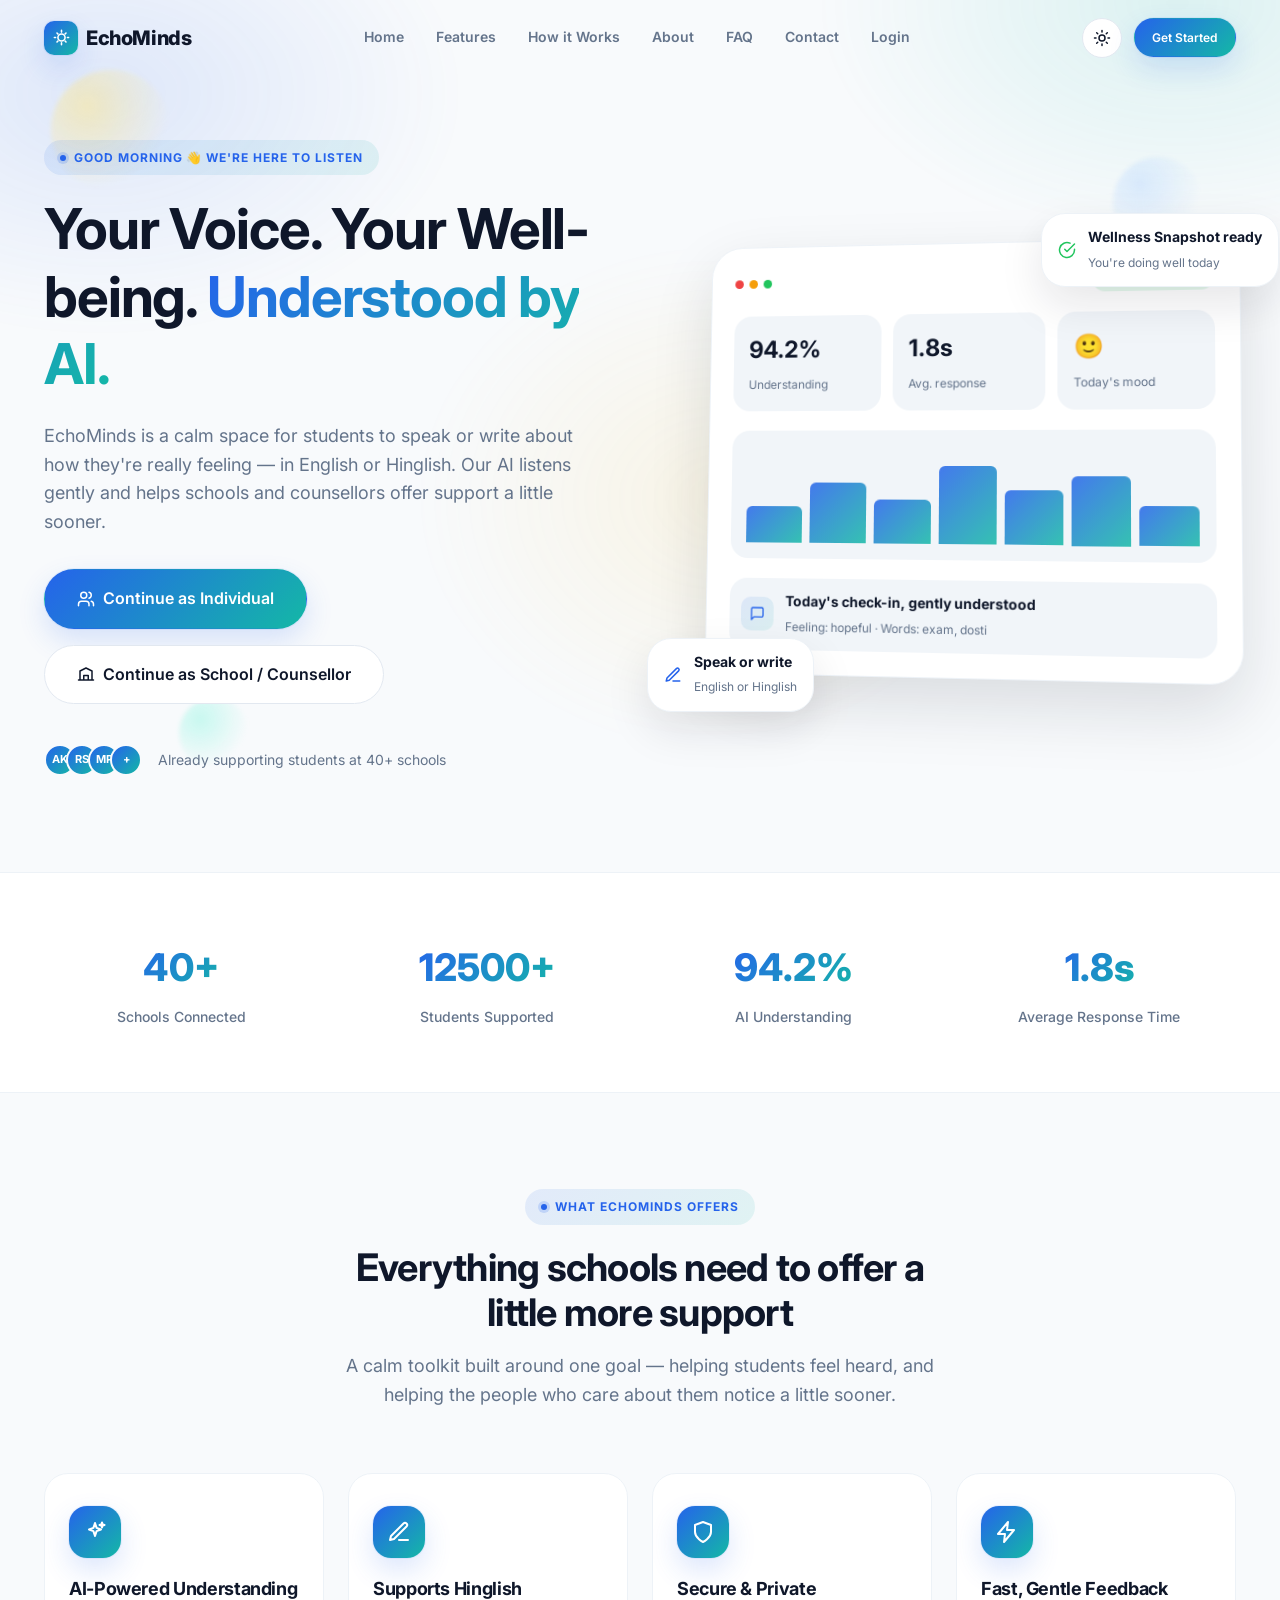
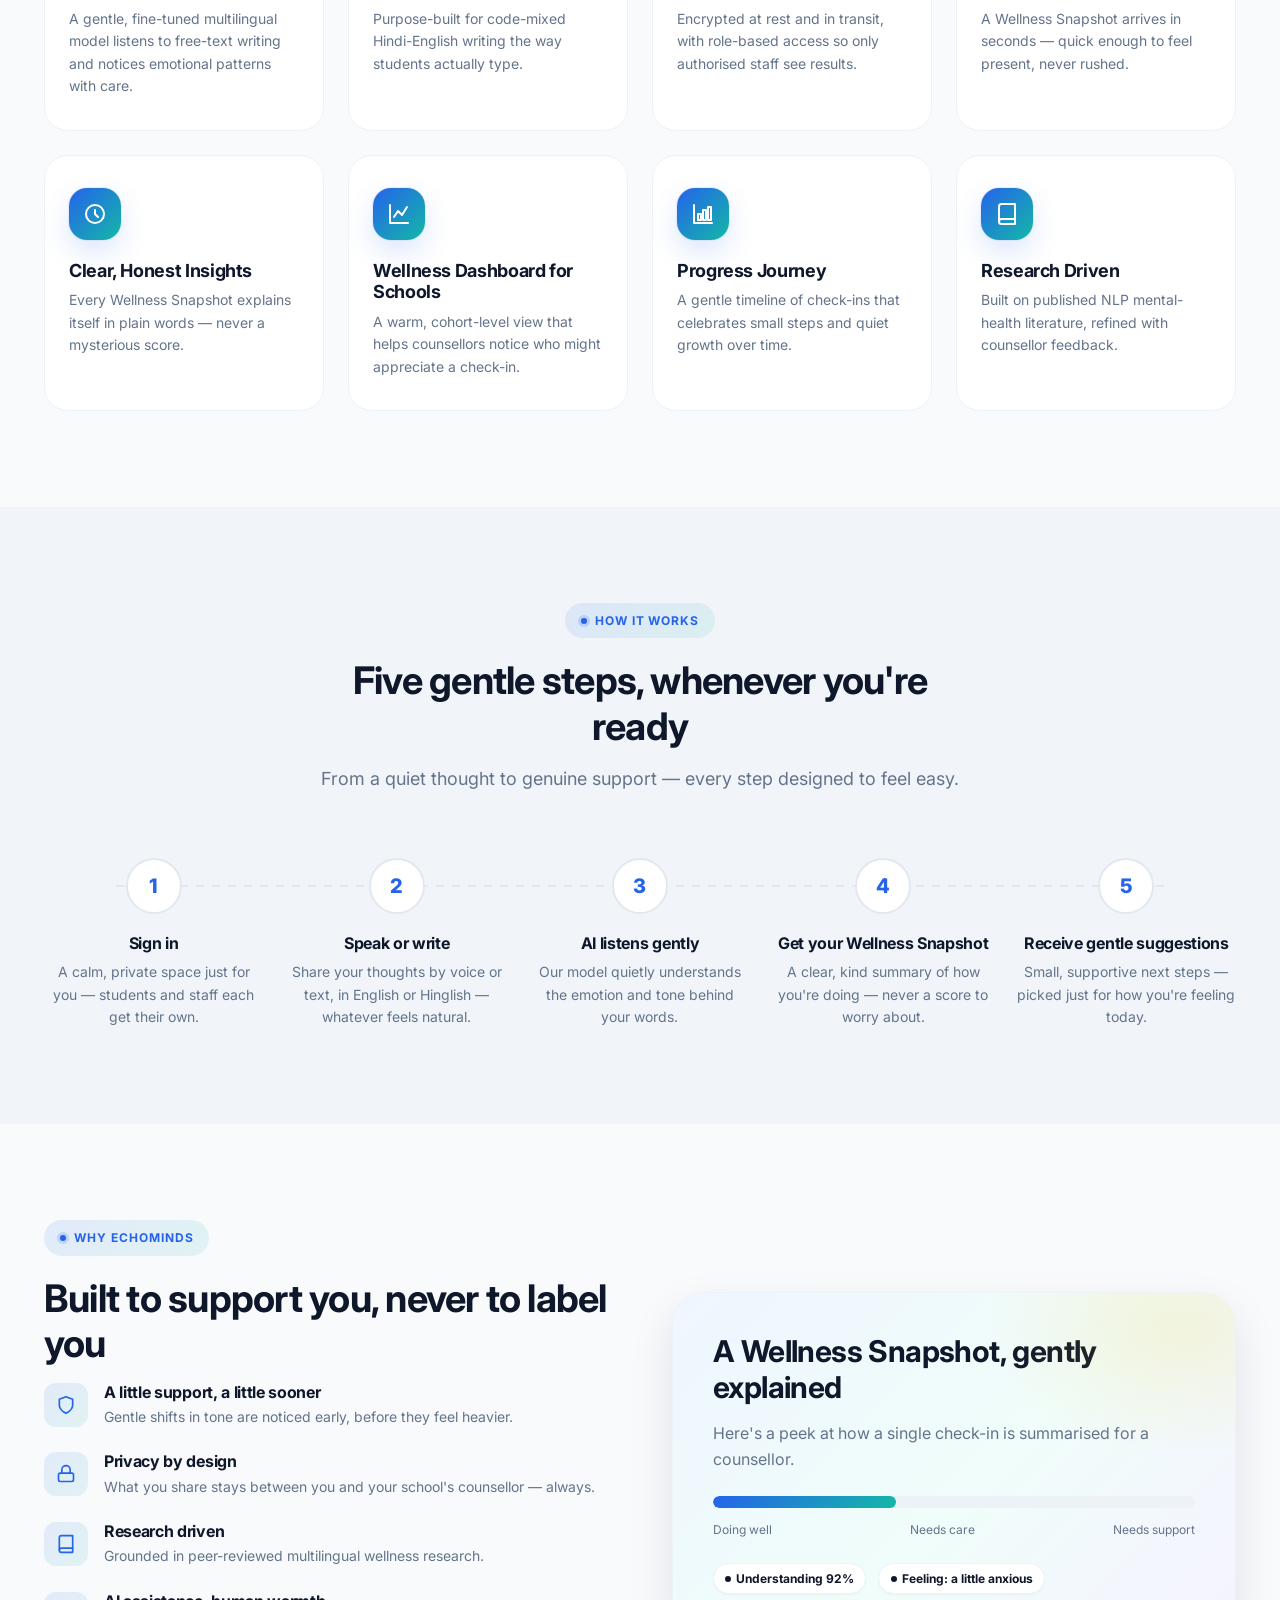
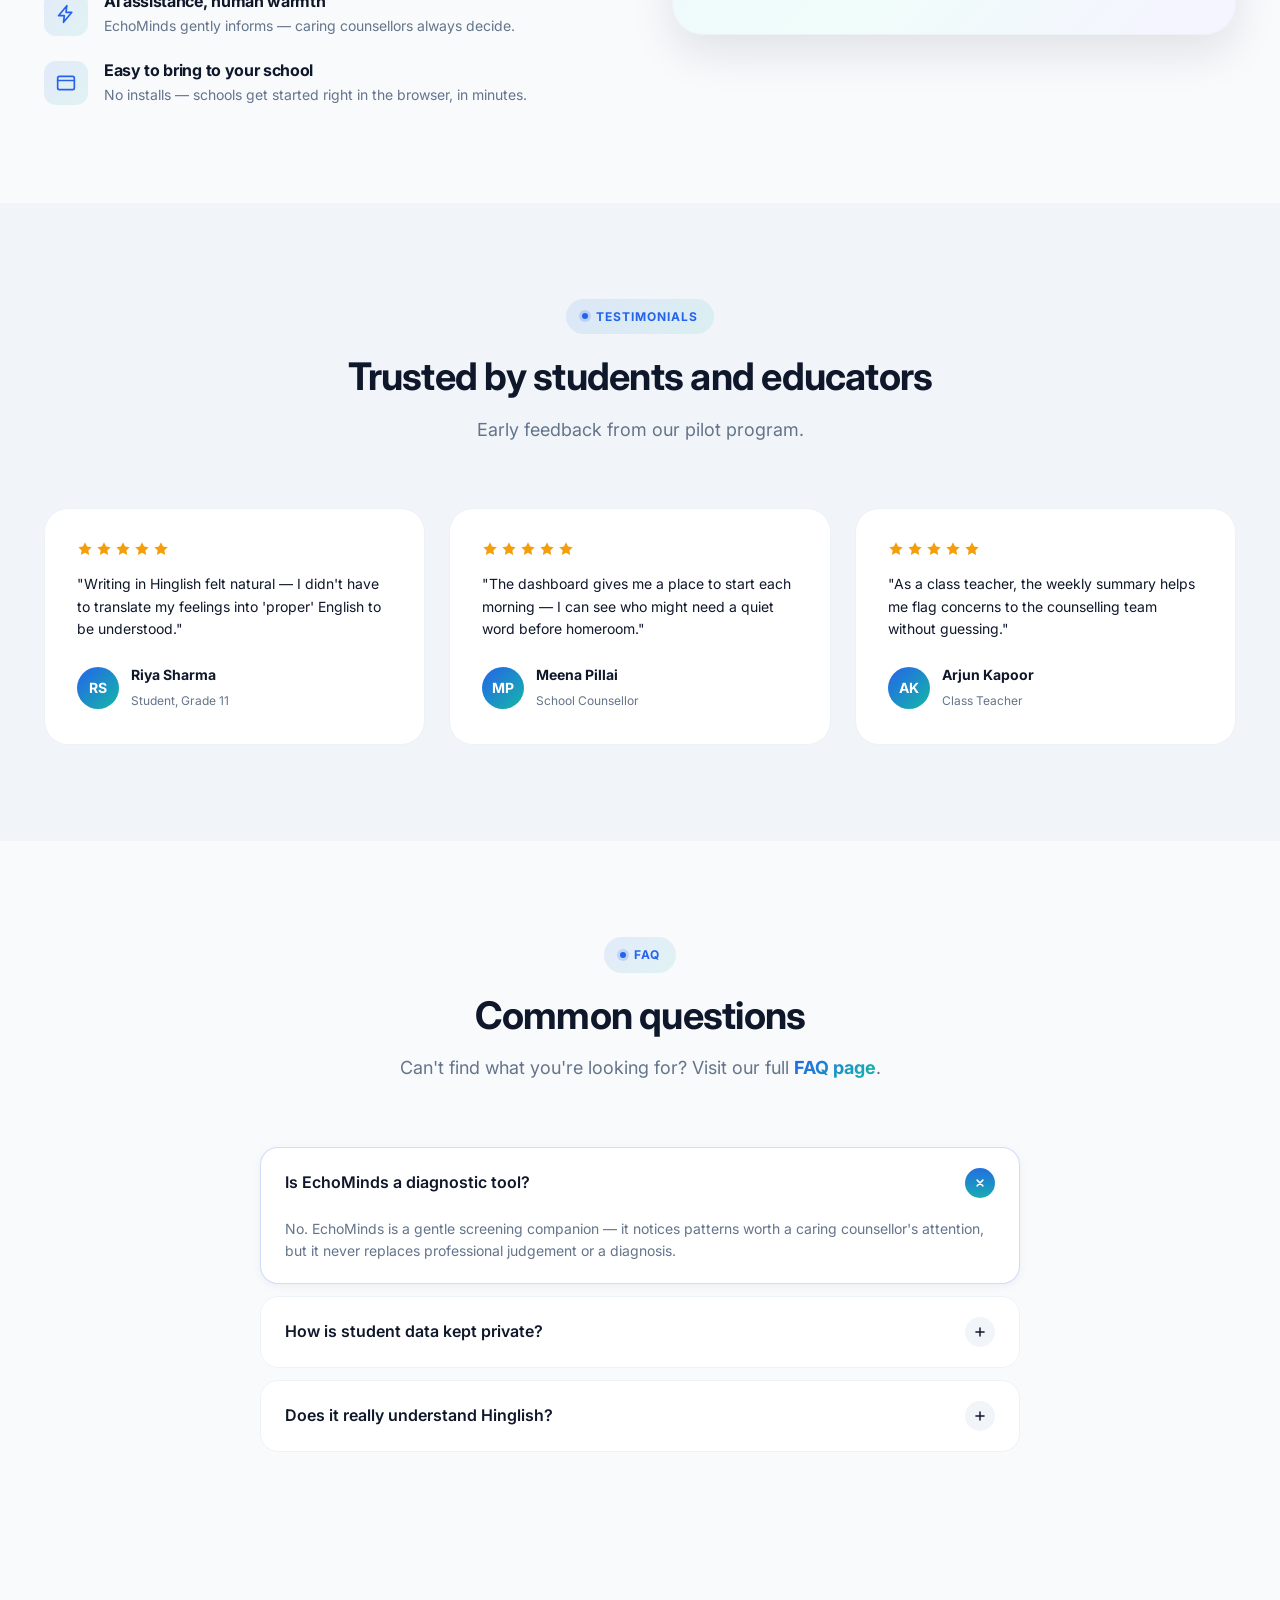
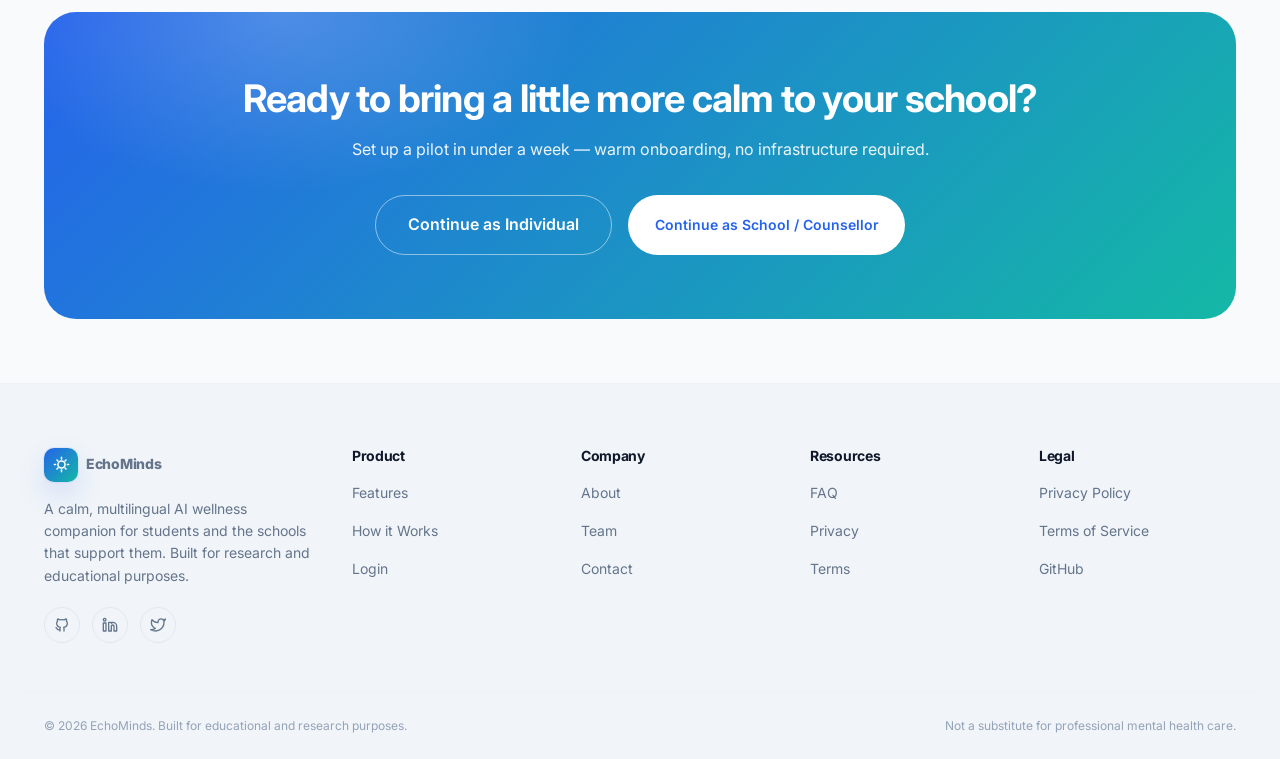
==== commit 355fe30c: "Update student option to individual" ====
--- a/frontend/index.html
+++ b/frontend/index.html
@@ -66,7 +66,7 @@
         <div class="hero__actions fade-in-up delay-3">
           <a href="login.html" class="btn btn-primary btn-lg">
             <svg viewBox="0 0 24 24" fill="none" stroke="currentColor" stroke-width="2" stroke-linecap="round" stroke-linejoin="round"><path d="M16 21v-2a4 4 0 0 0-4-4H6a4 4 0 0 0-4 4v2"/><circle cx="9" cy="7" r="4"/><path d="M22 21v-2a4 4 0 0 0-3-3.87M16 3.13a4 4 0 0 1 0 7.75"/></svg>
-            Continue as Student
+            Continue as Individual
           </a>
           <a href="login.html" class="btn btn-secondary btn-lg">
             <svg viewBox="0 0 24 24" fill="none" stroke="currentColor" stroke-width="2" stroke-linecap="round" stroke-linejoin="round"><path d="M2 20h20M4 20V8l8-4 8 4v12M9 20v-6h6v6"/></svg>
@@ -421,7 +421,7 @@
       <h2>Ready to bring a little more calm to your school?</h2>
       <p>Set up a pilot in under a week — warm onboarding, no infrastructure required.</p>
       <div class="btn-group">
-        <a href="login.html" class="btn btn-outline-white btn-lg">Continue as Student</a>
+        <a href="login.html" class="btn btn-outline-white btn-lg">Continue as Individual</a>
         <a href="login.html" class="btn" style="background:#fff;color:var(--color-primary)">Continue as School / Counsellor</a>
       </div>
     </div>
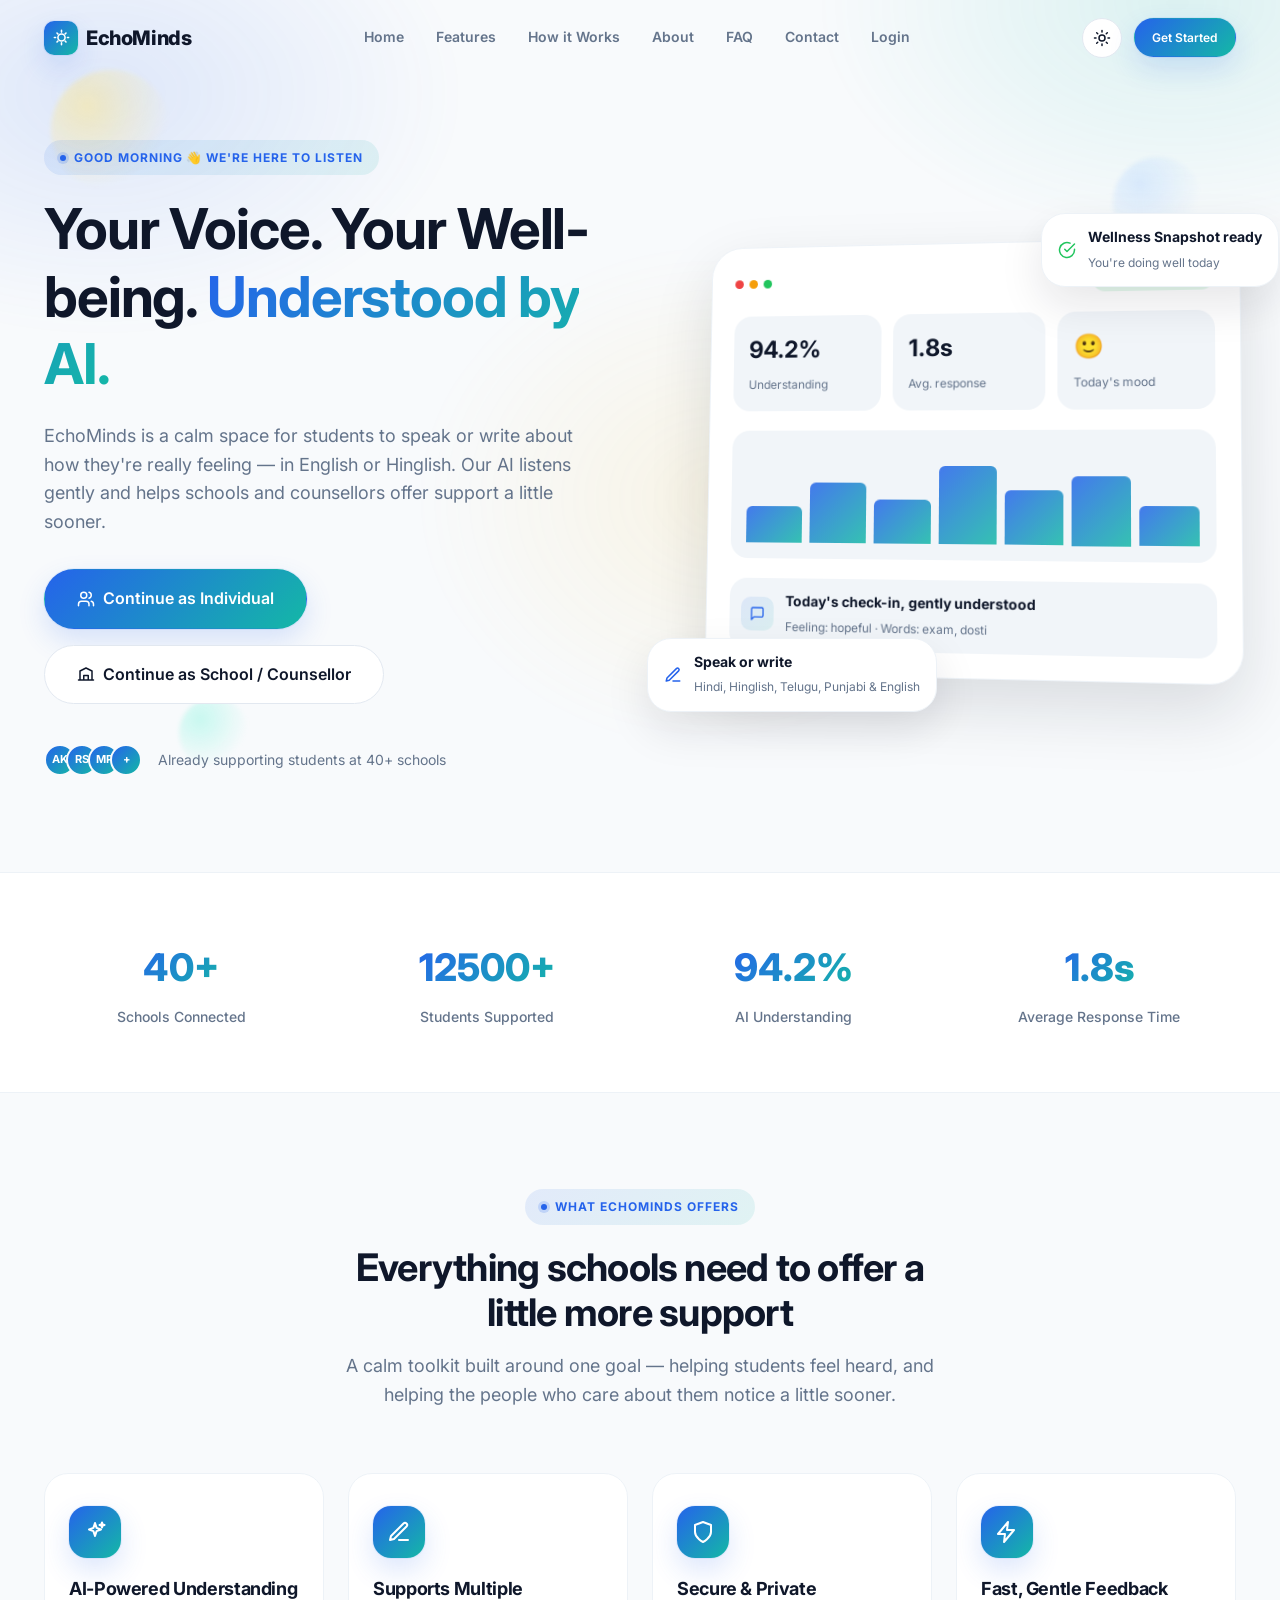
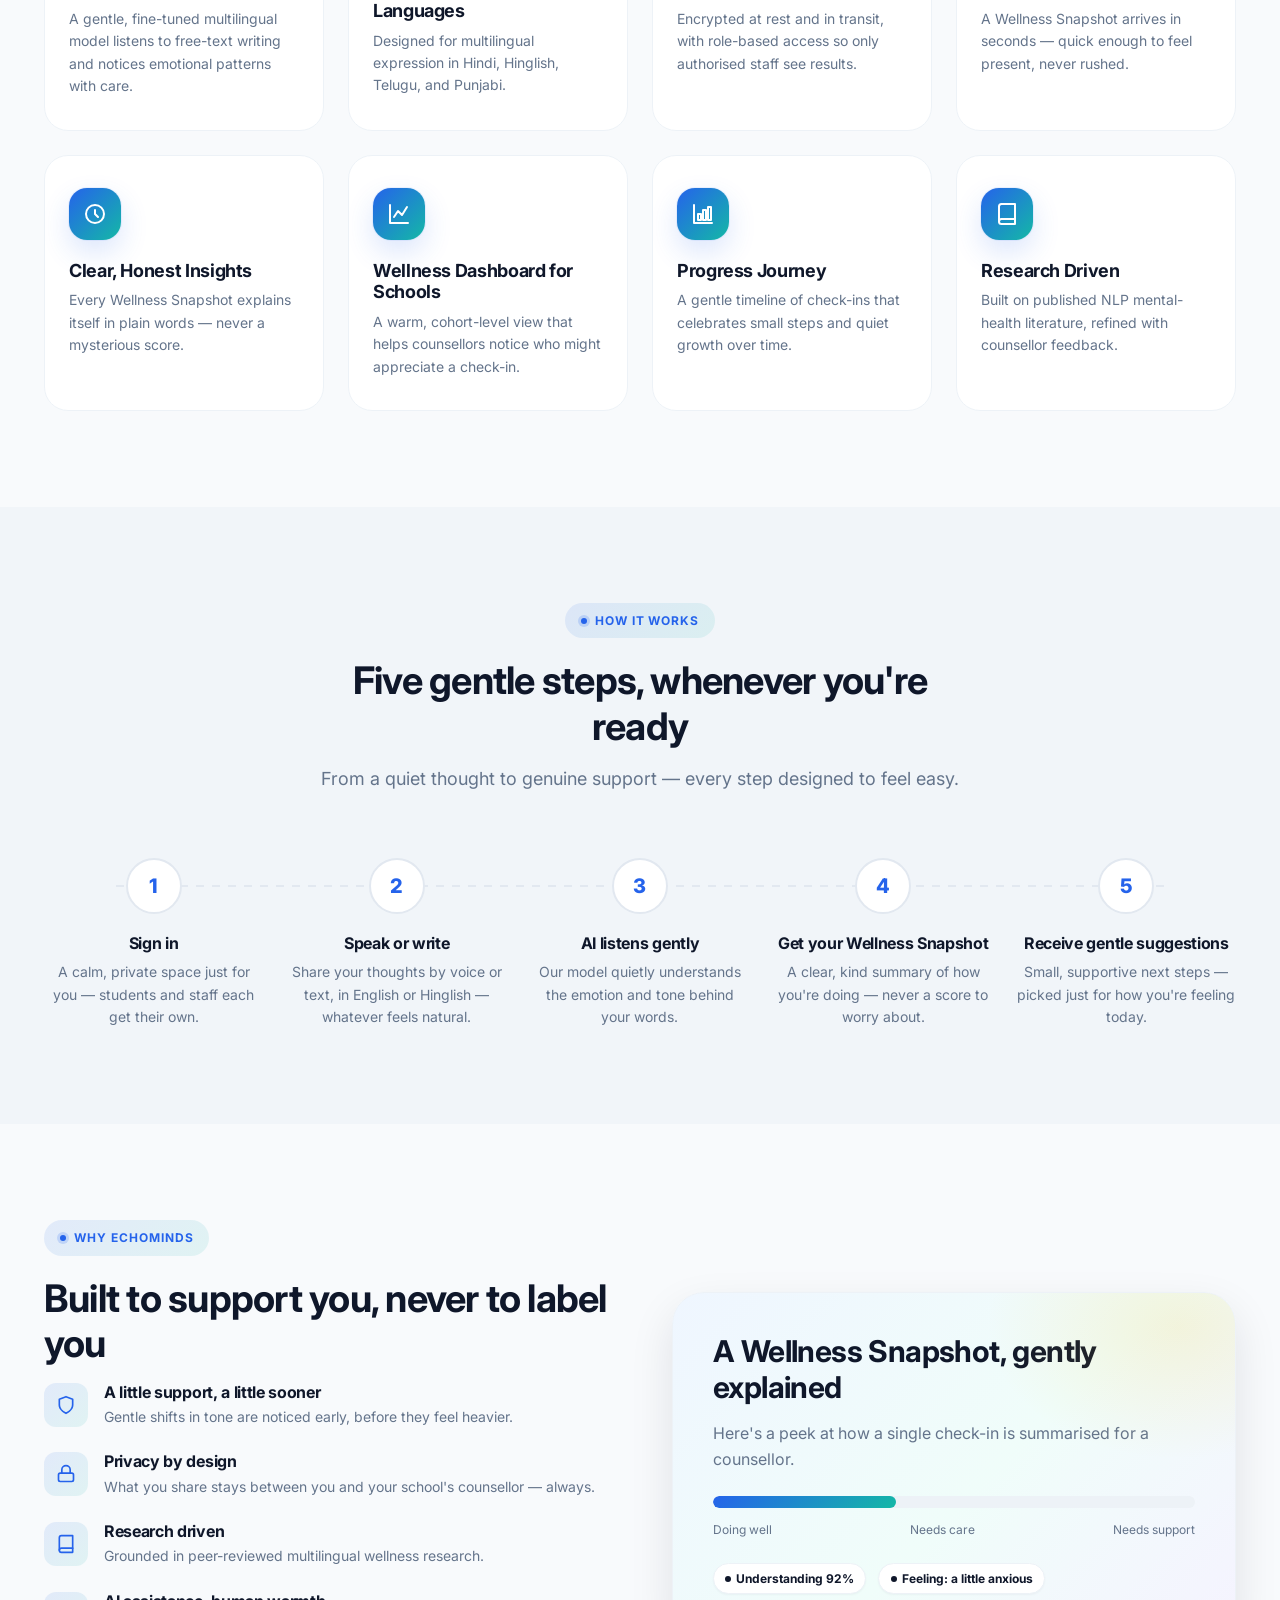
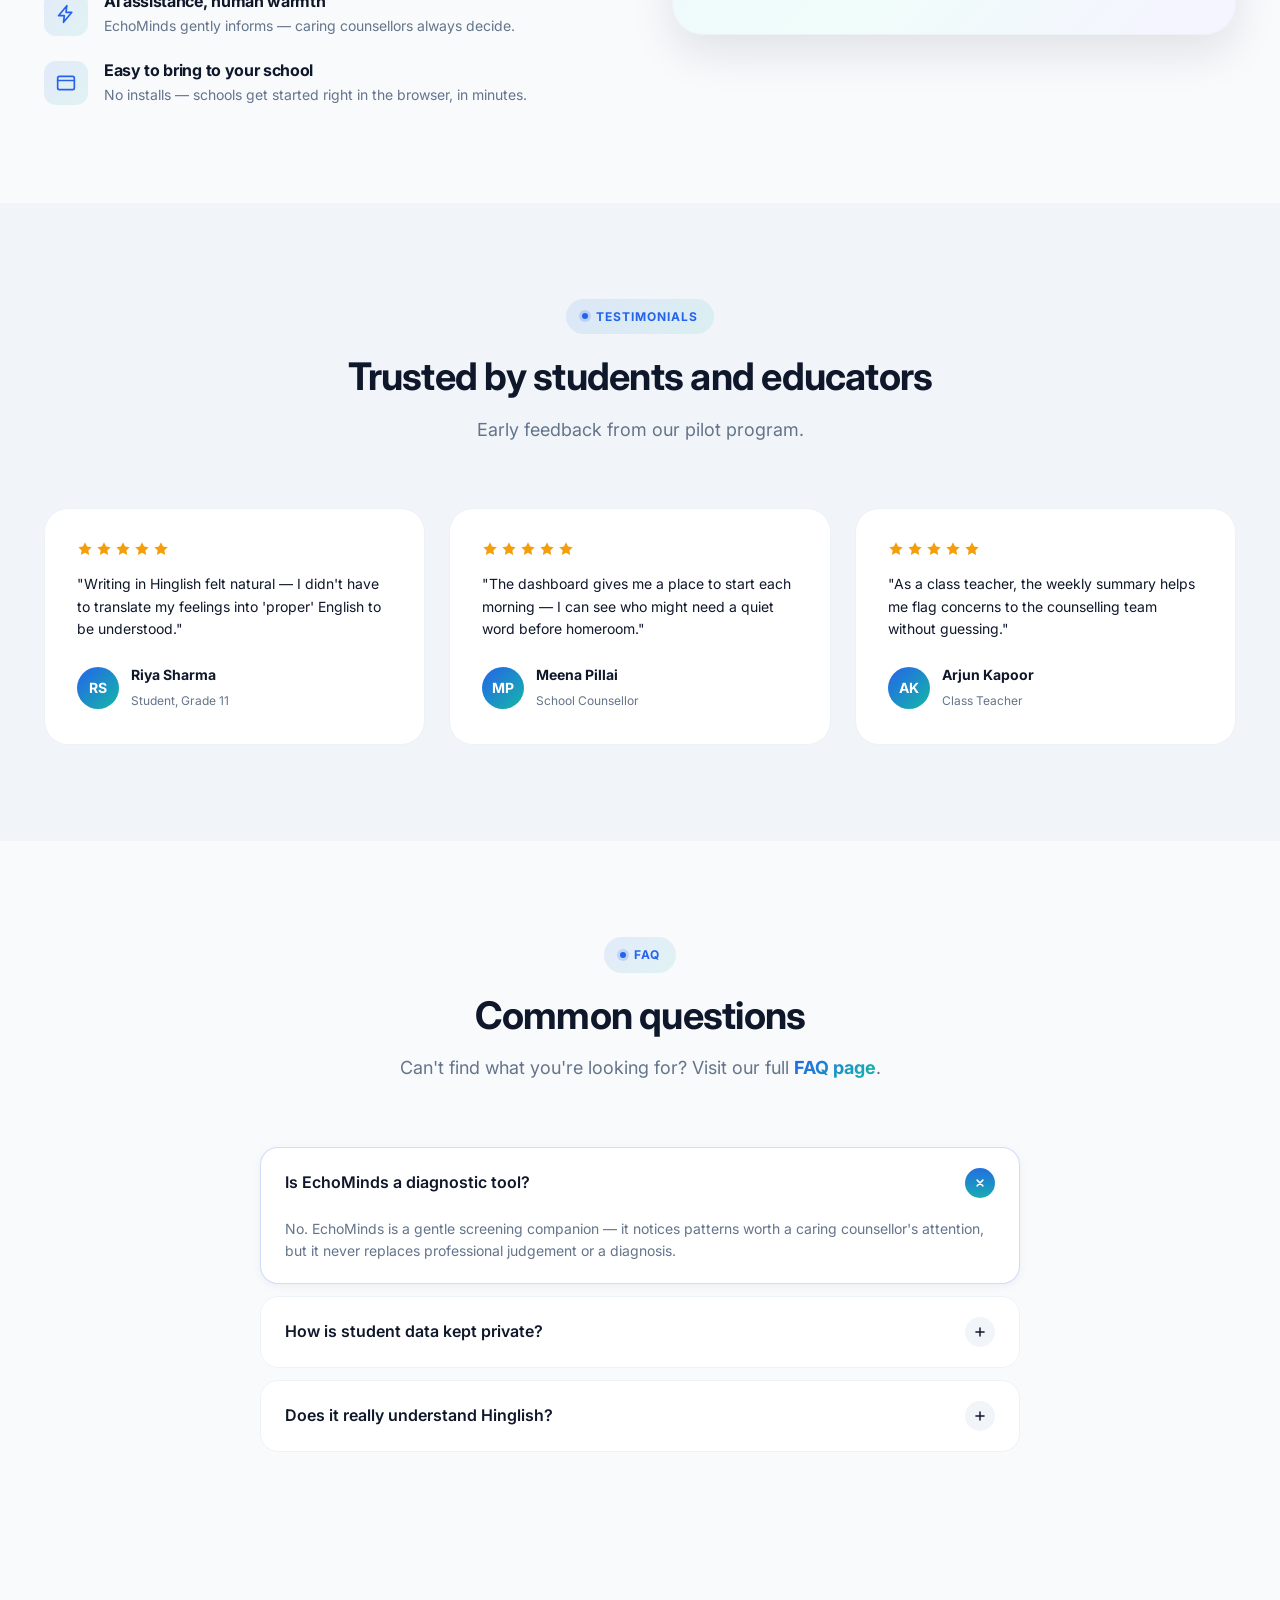
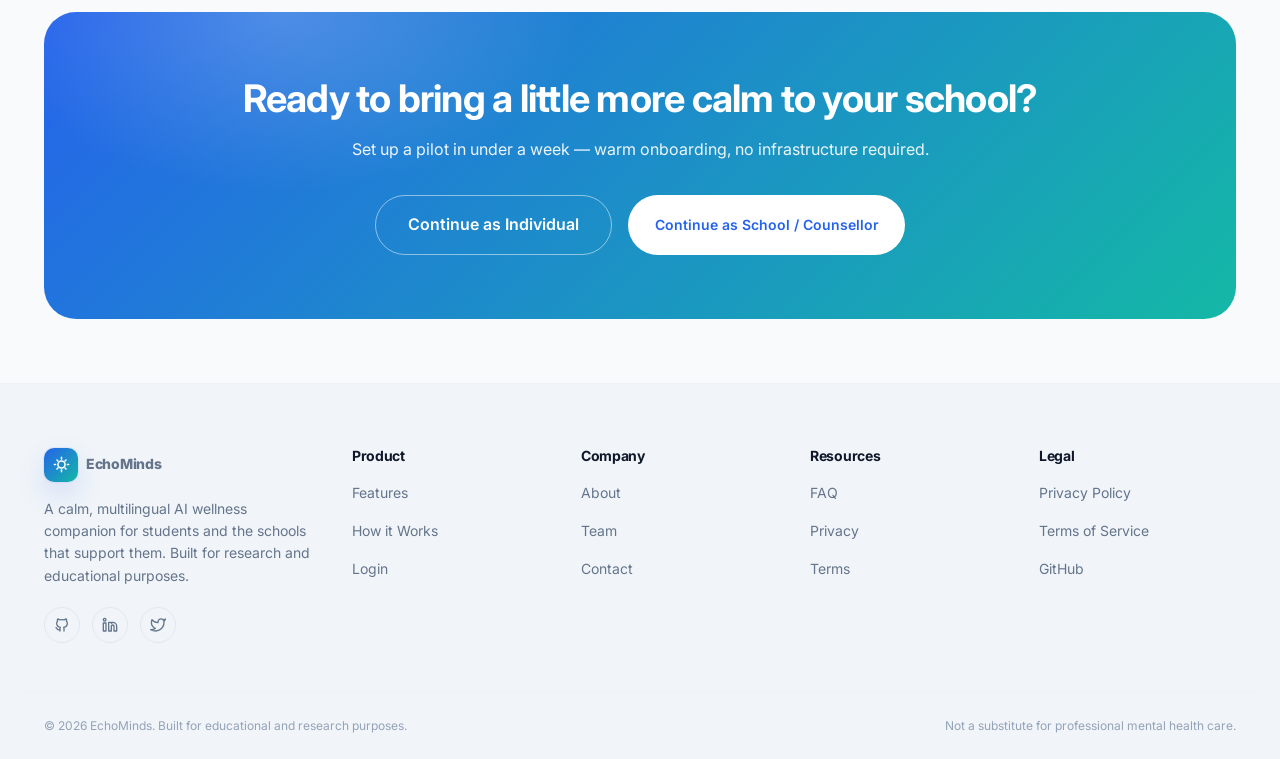
==== commit 54faa71f: "Update homepage for multilingual support" ====
--- a/frontend/index.html
+++ b/frontend/index.html
@@ -117,7 +117,7 @@
         </div>
         <div class="floating-chip floating-chip--2">
           <svg viewBox="0 0 24 24" fill="none" stroke="var(--color-primary)" stroke-width="2" stroke-linecap="round" stroke-linejoin="round"><path d="M12 20h9M16.5 3.5a2.1 2.1 0 0 1 3 3L7 19l-4 1 1-4Z"/></svg>
-          <div><strong>Speak or write</strong><span>English or Hinglish</span></div>
+          <div><strong>Speak or write</strong><span>Hindi, Hinglish, Telugu, Punjabi &amp; English</span></div>
         </div>
       </div>
     </div>
@@ -167,8 +167,8 @@
           <div class="feature-card__icon">
             <svg viewBox="0 0 24 24" fill="none" stroke="currentColor" stroke-width="2" stroke-linecap="round" stroke-linejoin="round"><path d="M12 20h9M16.5 3.5a2.1 2.1 0 0 1 3 3L7 19l-4 1 1-4Z"/></svg>
           </div>
-          <h3>Supports Hinglish</h3>
-          <p>Purpose-built for code-mixed Hindi-English writing the way students actually type.</p>
+          <h3>Supports Multiple Languages</h3>
+          <p>Designed for multilingual expression in Hindi, Hinglish, Telugu, and Punjabi.</p>
         </article>
 
         <article class="feature-card" data-reveal="up" data-reveal-delay="120">
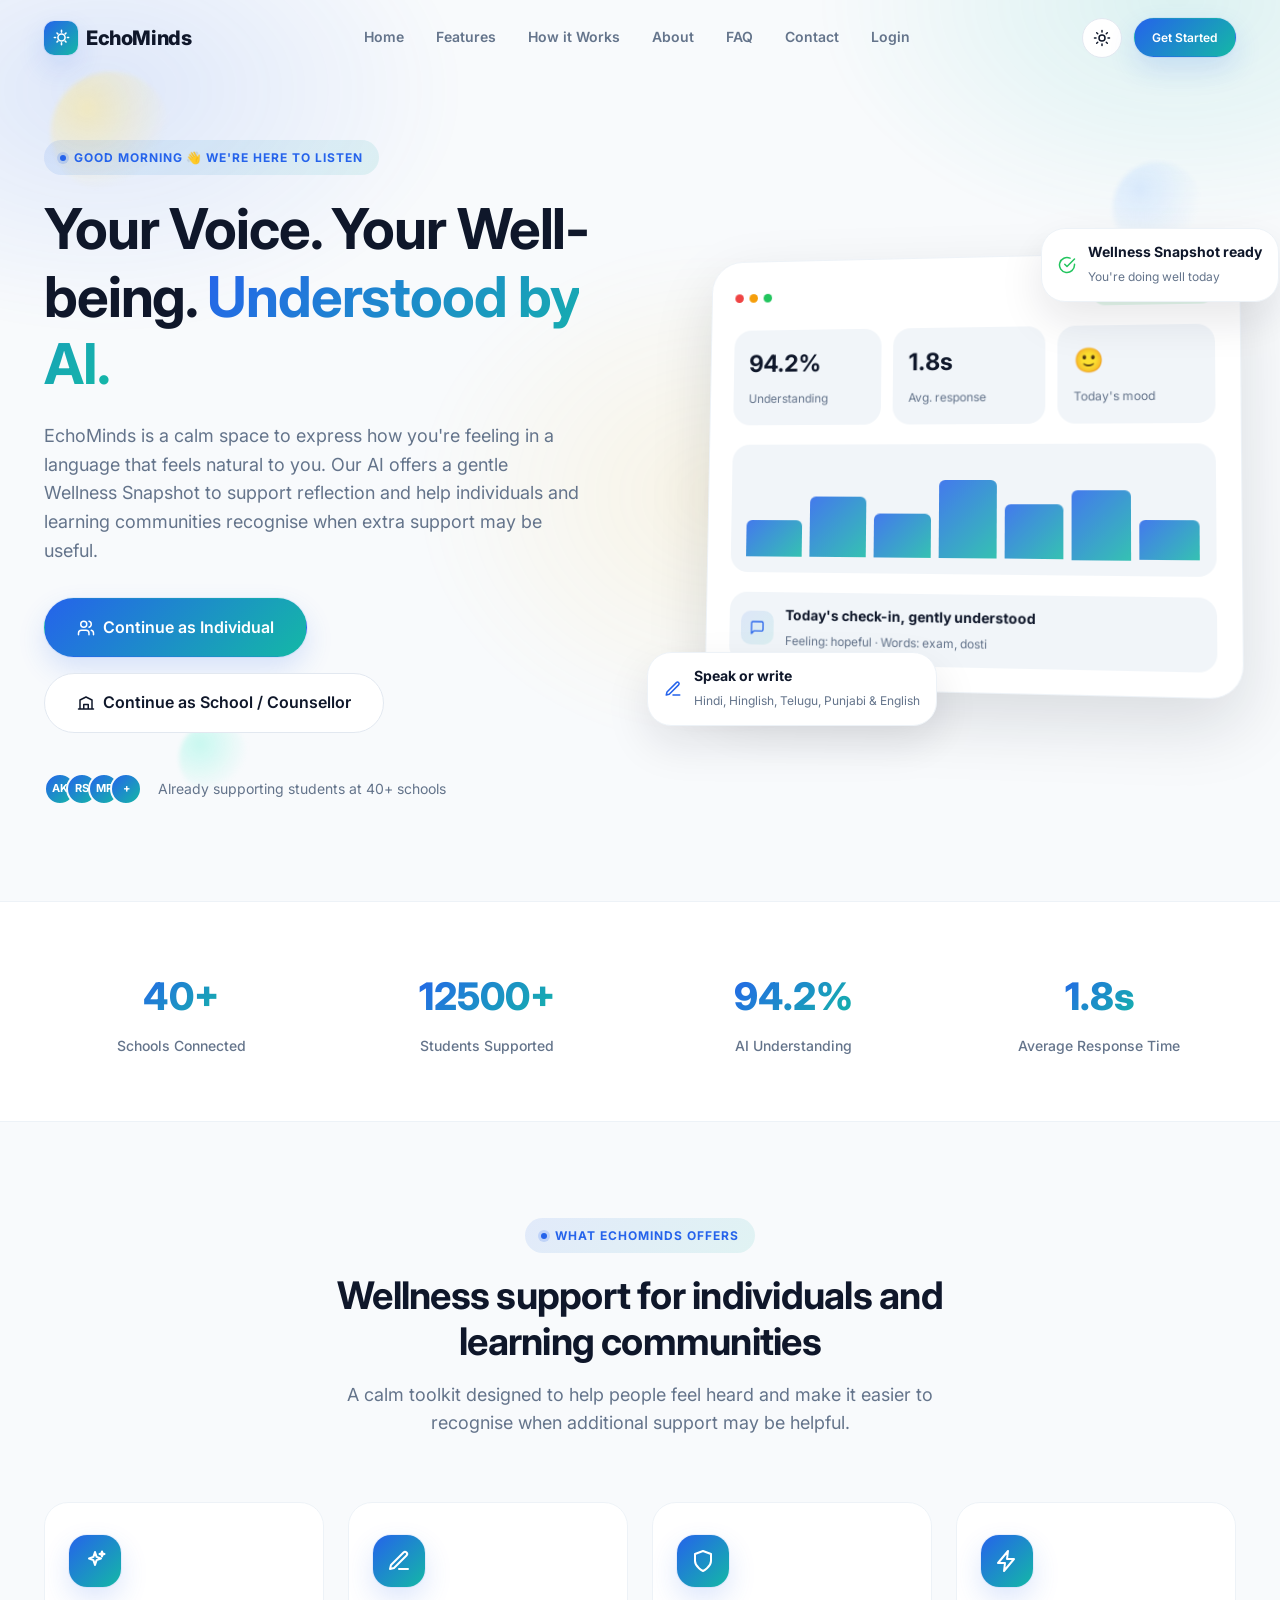
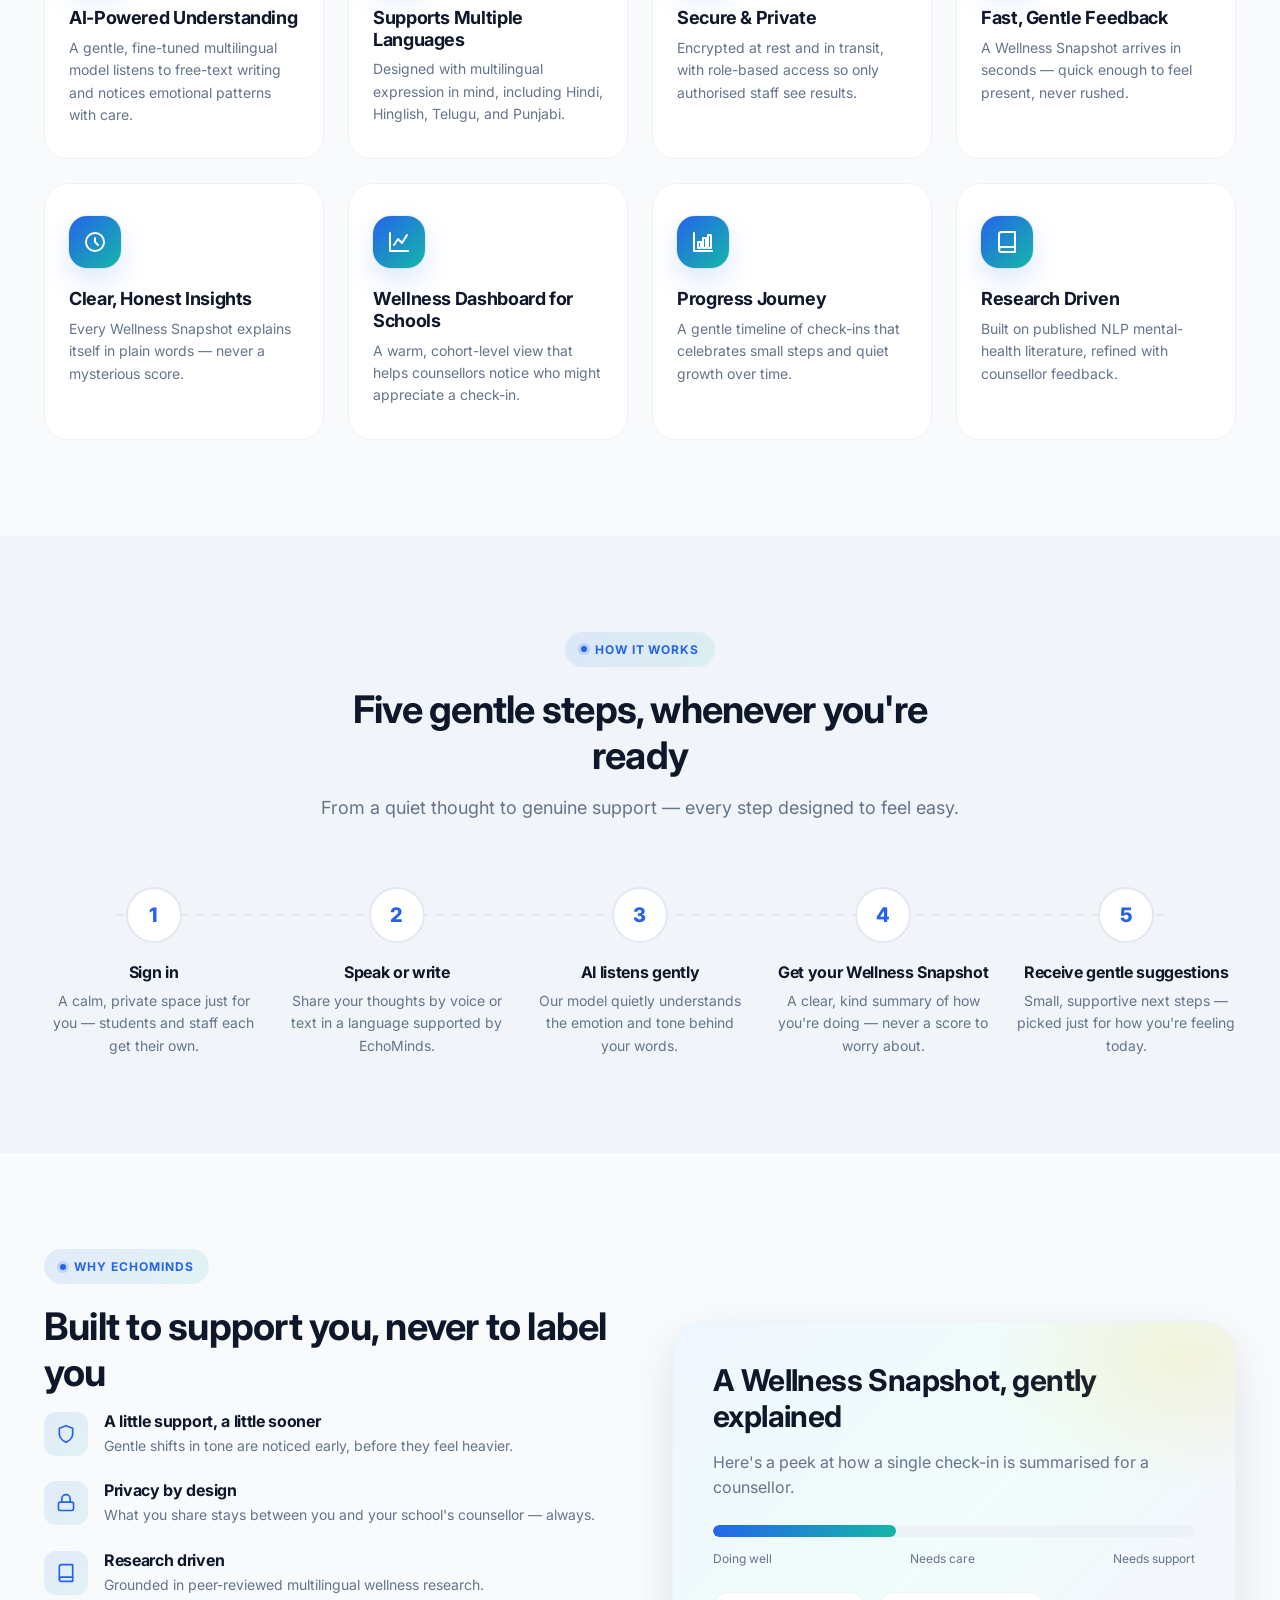
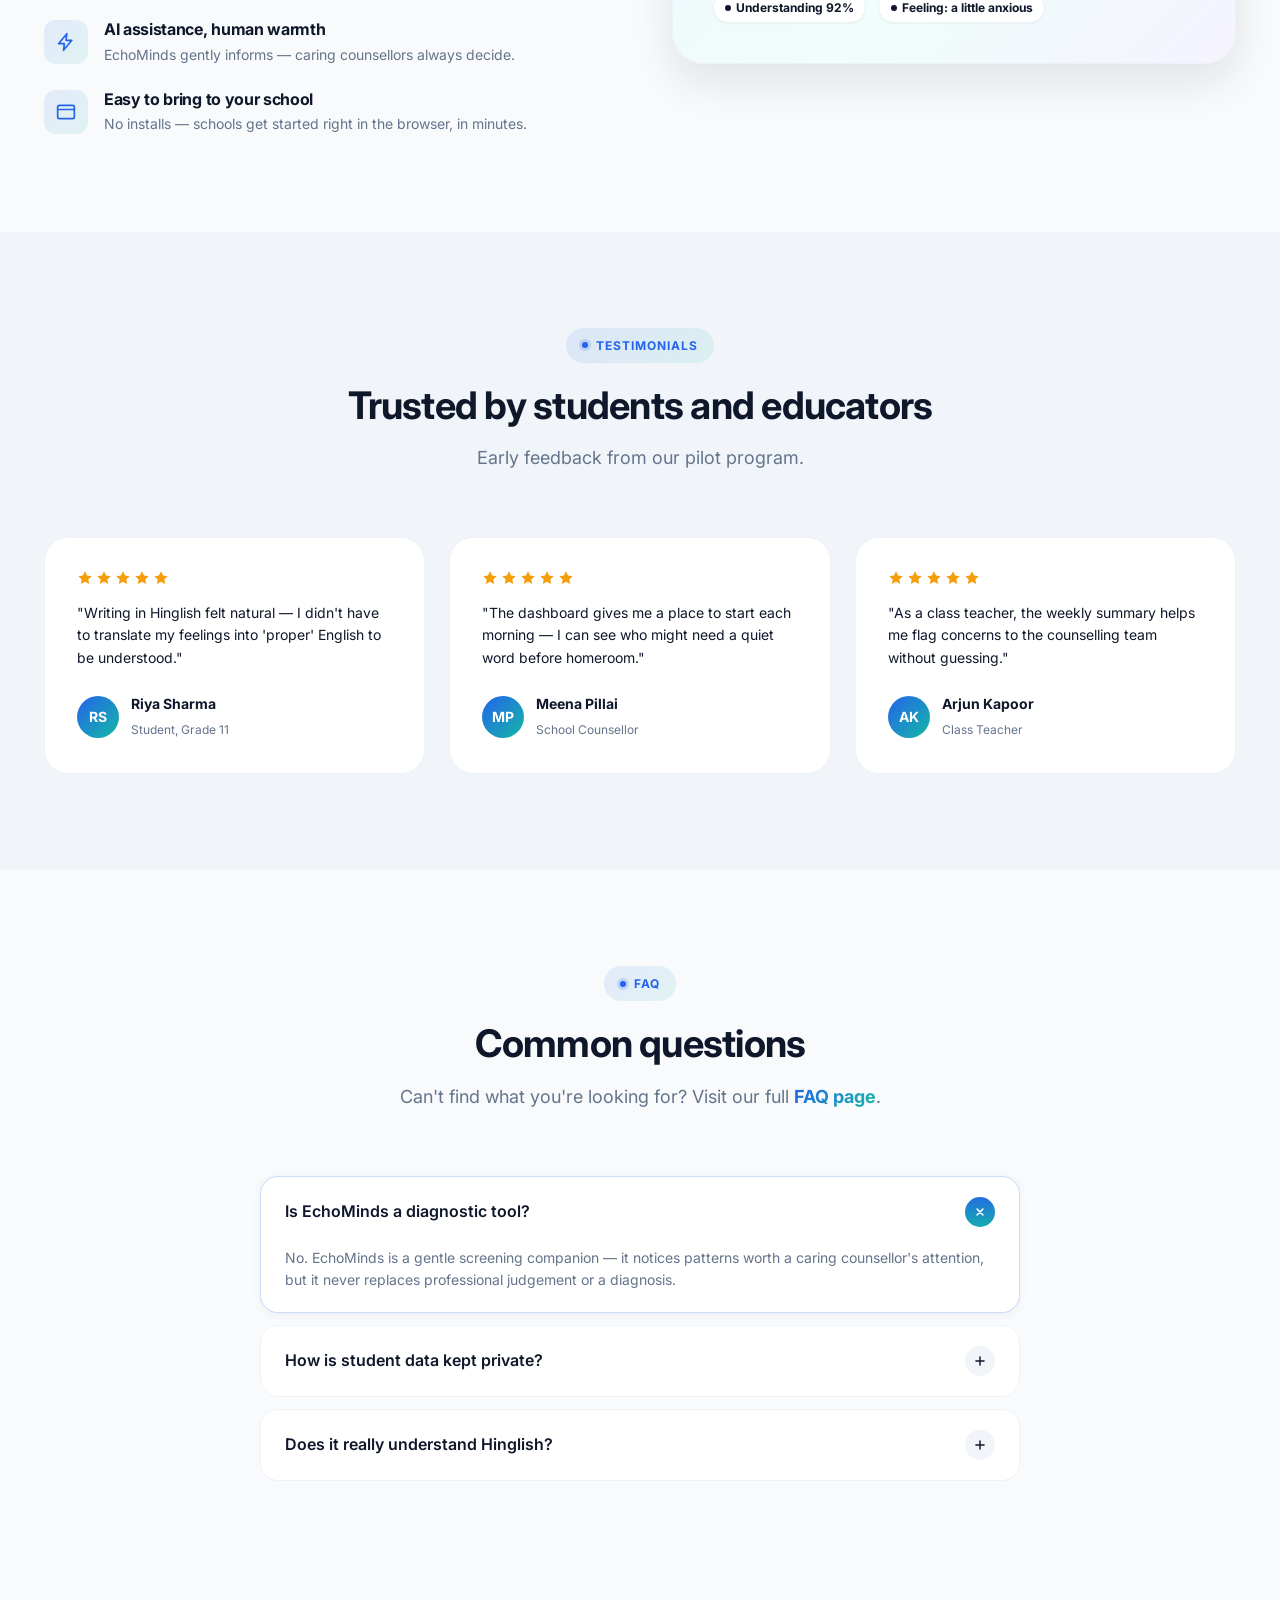
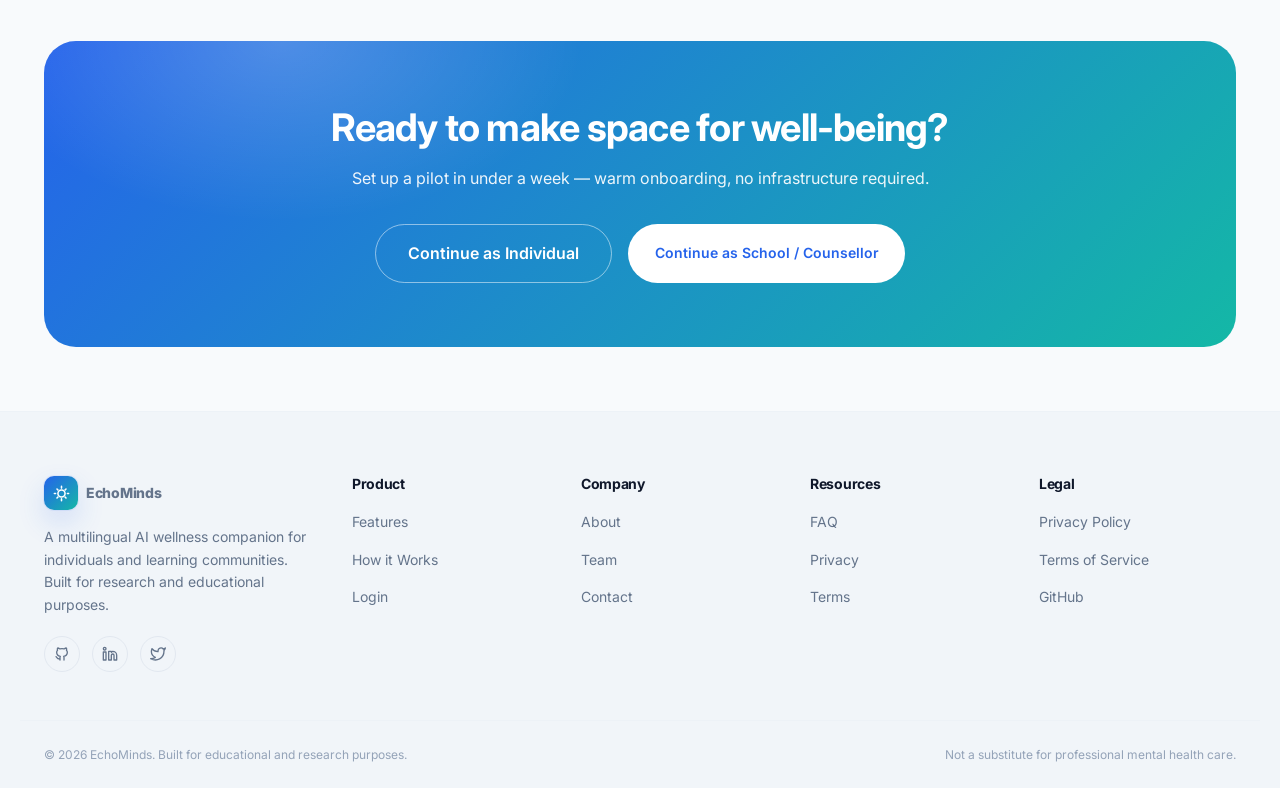
==== commit 934d79ec: "Update inclusive multilingual website copy" ====
--- a/frontend/index.html
+++ b/frontend/index.html
@@ -4,7 +4,7 @@
 <meta charset="UTF-8">
 <meta name="viewport" content="width=device-width, initial-scale=1.0">
 <title>EchoMinds — Your Voice. Your Well-being. Understood by AI.</title>
-<meta name="description" content="EchoMinds is a calm, multilingual AI wellness companion for students — speak or write in English or Hinglish, and get a gentle, supportive Wellness Snapshot.">
+<meta name="description" content="EchoMinds is a multilingual AI wellness companion for individuals and learning communities, offering a gentle Wellness Snapshot to support reflection and well-being.">
 <link rel="preconnect" href="https://fonts.googleapis.com">
 <link rel="preconnect" href="https://fonts.gstatic.com" crossorigin>
 <link href="https://fonts.googleapis.com/css2?family=Inter:wght@400;500;600;700;800&display=swap" rel="stylesheet">
@@ -59,9 +59,9 @@
         <div class="eyebrow fade-in-up">Good morning 👋 We're here to listen</div>
         <h1 class="fade-in-up delay-1">Your Voice. Your Well-being. <span class="text-gradient">Understood by AI.</span></h1>
         <p class="fade-in-up delay-2">
-          EchoMinds is a calm space for students to speak or write about how they're
-          really feeling — in English or Hinglish. Our AI listens gently and helps
-          schools and counsellors offer support a little sooner.
+          EchoMinds is a calm space to express how you're feeling in a language that feels natural to you.
+          Our AI offers a gentle Wellness Snapshot to support reflection and help
+          individuals and learning communities recognise when extra support may be useful.
         </p>
         <div class="hero__actions fade-in-up delay-3">
           <a href="login.html" class="btn btn-primary btn-lg">
@@ -150,8 +150,8 @@
     <div class="container">
       <div class="section-head" data-reveal="up">
         <div class="eyebrow">What EchoMinds offers</div>
-        <h2 class="section-title">Everything schools need to offer a little more support</h2>
-        <p class="section-subtitle">A calm toolkit built around one goal — helping students feel heard, and helping the people who care about them notice a little sooner.</p>
+        <h2 class="section-title">Wellness support for individuals and learning communities</h2>
+        <p class="section-subtitle">A calm toolkit designed to help people feel heard and make it easier to recognise when additional support may be helpful.</p>
       </div>
 
       <div class="features__grid">
@@ -168,7 +168,7 @@
             <svg viewBox="0 0 24 24" fill="none" stroke="currentColor" stroke-width="2" stroke-linecap="round" stroke-linejoin="round"><path d="M12 20h9M16.5 3.5a2.1 2.1 0 0 1 3 3L7 19l-4 1 1-4Z"/></svg>
           </div>
           <h3>Supports Multiple Languages</h3>
-          <p>Designed for multilingual expression in Hindi, Hinglish, Telugu, and Punjabi.</p>
+          <p>Designed with multilingual expression in mind, including Hindi, Hinglish, Telugu, and Punjabi.</p>
         </article>
 
         <article class="feature-card" data-reveal="up" data-reveal-delay="120">
@@ -240,7 +240,7 @@
         <div class="timeline-step" data-reveal="up" data-reveal-delay="80">
           <div class="timeline-step__num">2</div>
           <h4>Speak or write</h4>
-          <p>Share your thoughts by voice or text, in English or Hinglish — whatever feels natural.</p>
+          <p>Share your thoughts by voice or text in a language supported by EchoMinds.</p>
         </div>
         <div class="timeline-step" data-reveal="up" data-reveal-delay="160">
           <div class="timeline-step__num">3</div>
@@ -418,7 +418,7 @@
   <!-- ================= CTA BAND ================= -->
   <section class="container section-tight">
     <div class="cta-band" data-reveal="scale">
-      <h2>Ready to bring a little more calm to your school?</h2>
+      <h2>Ready to make space for well-being?</h2>
       <p>Set up a pilot in under a week — warm onboarding, no infrastructure required.</p>
       <div class="btn-group">
         <a href="login.html" class="btn btn-outline-white btn-lg">Continue as Individual</a>
@@ -438,7 +438,7 @@
         </span>
         EchoMinds
       </a>
-      <p>A calm, multilingual AI wellness companion for students and the schools that support them. Built for research and educational purposes.</p>
+      <p>A multilingual AI wellness companion for individuals and learning communities. Built for research and educational purposes.</p>
       <div class="footer__social">
         <a href="#" aria-label="GitHub"><svg viewBox="0 0 24 24" fill="none" stroke="currentColor" stroke-width="2" stroke-linecap="round" stroke-linejoin="round"><path d="M9 19c-4.3 1.4-4.3-2.5-6-3m12 5v-3.5c0-1 .1-1.4-.5-2 2.8-.3 5.5-1.4 5.5-6a4.6 4.6 0 0 0-1.3-3.2 4.2 4.2 0 0 0-.1-3.2s-1.1-.3-3.5 1.3a12.3 12.3 0 0 0-6.2 0C6.5 2.8 5.4 3.1 5.4 3.1a4.2 4.2 0 0 0-.1 3.2A4.6 4.6 0 0 0 4 9.5c0 4.6 2.7 5.7 5.5 6-.6.6-.6 1.2-.5 2V21"/></svg></a>
         <a href="#" aria-label="LinkedIn"><svg viewBox="0 0 24 24" fill="none" stroke="currentColor" stroke-width="2" stroke-linecap="round" stroke-linejoin="round"><path d="M16 8a6 6 0 0 1 6 6v7h-4v-7a2 2 0 0 0-4 0v7h-4V8h4v1.5A6 6 0 0 1 16 8Z"/><rect x="2" y="9" width="4" height="12"/><circle cx="4" cy="4" r="2"/></svg></a>
